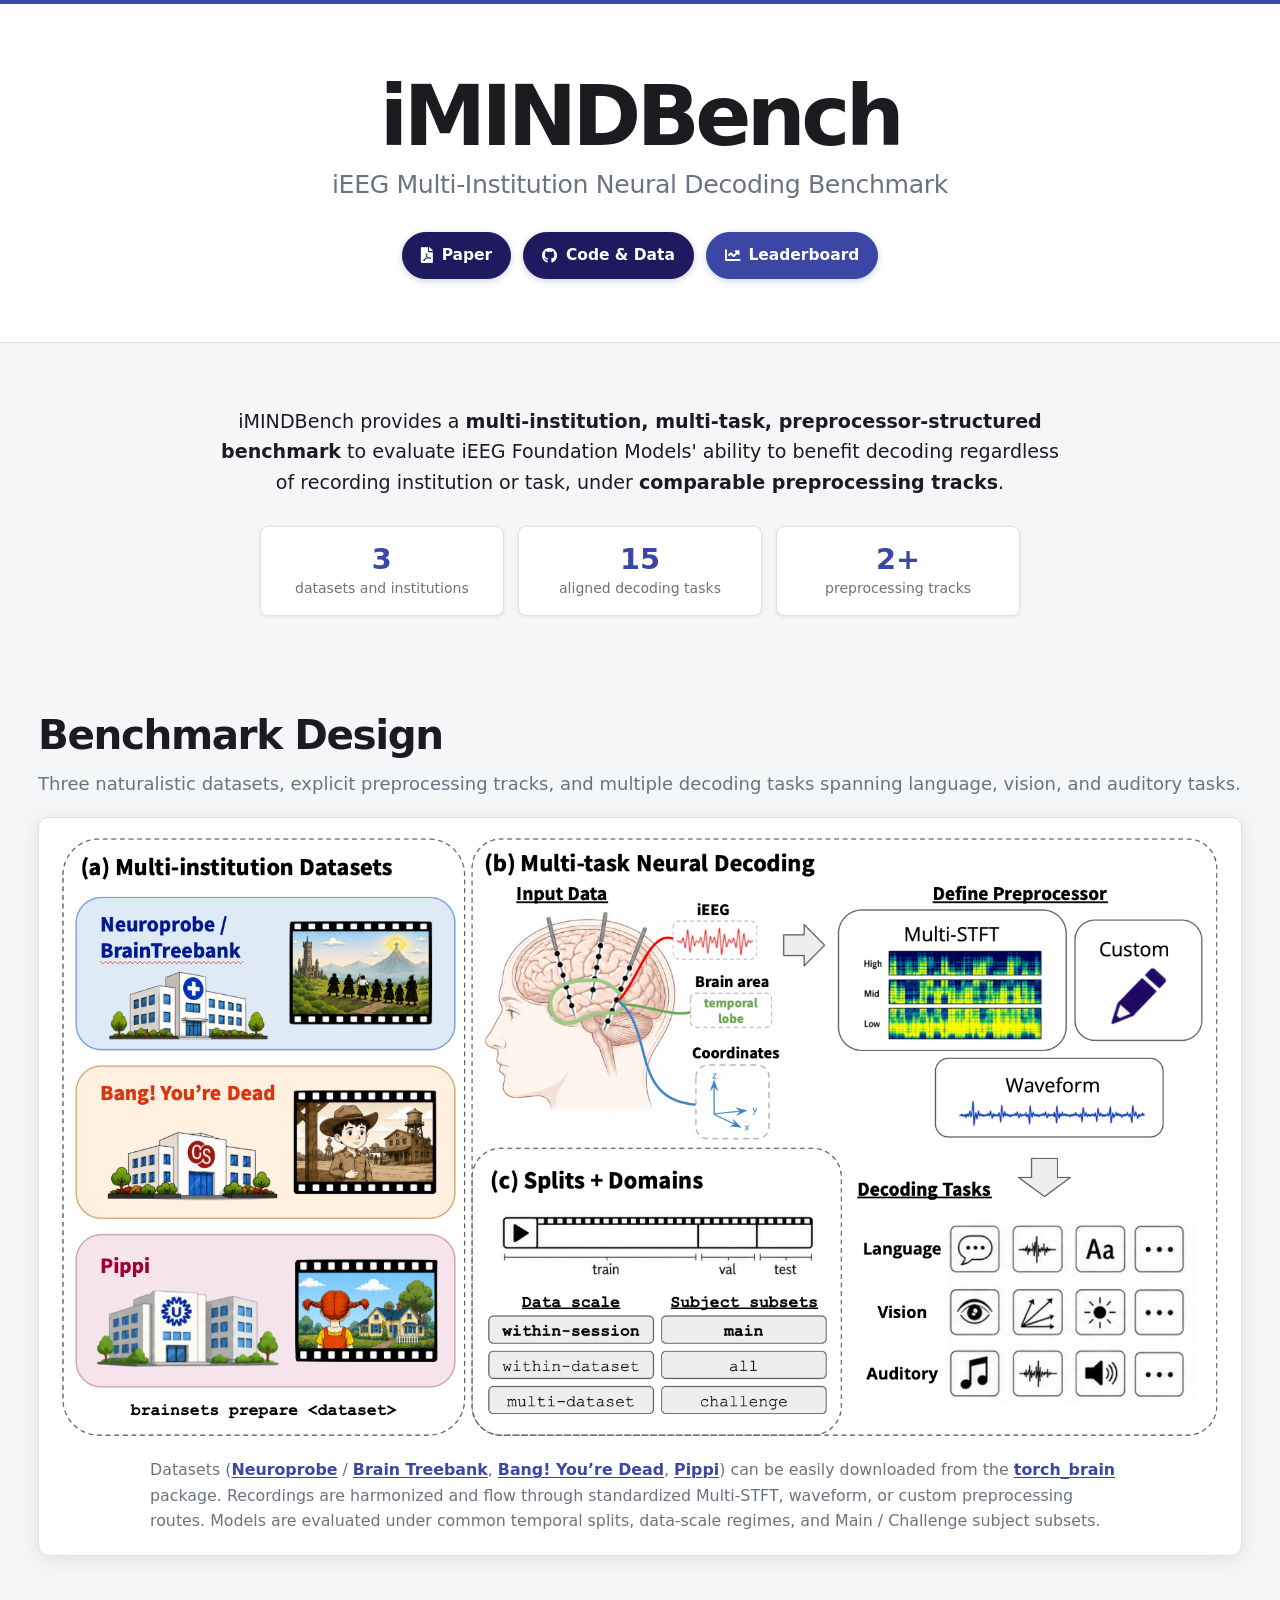
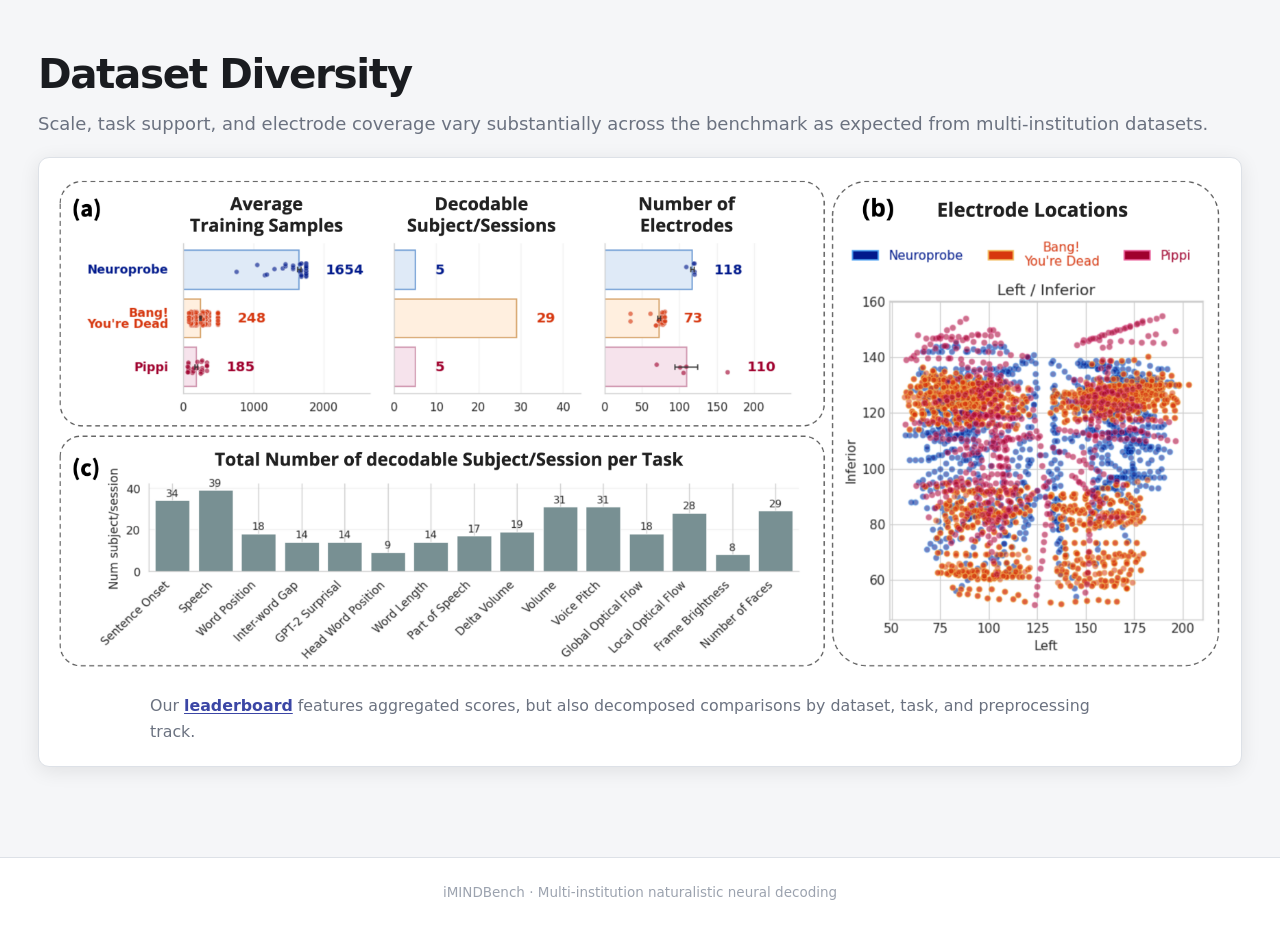
==== index.html @ 8179fd3a "First version" ====
<!DOCTYPE html>
<html lang="en">
<head>
  <meta charset="UTF-8" />
  <meta name="viewport" content="width=device-width, initial-scale=1.0" />
  <meta name="theme-color" content="#3b46a5" />
  <meta
    name="description"
    content="iMINDBench is a multi-institution benchmark for naturalistic cognitive iEEG decoding across datasets, tasks, and preprocessing tracks."
  />
  <title>iMINDBench — iEEG Multi-Institution Neural Decoding Benchmark</title>
  <link rel="stylesheet" href="style.css" />
  <link
    rel="stylesheet"
    href="https://cdnjs.cloudflare.com/ajax/libs/font-awesome/5.15.4/css/all.min.css"
  />
</head>
<body>
  <a class="skip-link" href="#main-content">Skip to main content</a>

  <header class="site-header">
    <div class="header-inner">
      <h1>iMINDBench</h1>
      <p class="site-subtitle">iEEG Multi-Institution Neural Decoding Benchmark</p>

      <nav class="resource-links" aria-label="Benchmark resources">
        <a
          class="resource-link"
          href="https://arxiv.org/"
          target="_blank"
          rel="noopener noreferrer"
          aria-label="Read the iMINDBench paper on arXiv"
        >
          <i class="fas fa-file-pdf" aria-hidden="true"></i>
          <span>Paper</span>
        </a>
        <a
          class="resource-link"
          href="https://github.com/imindbench/iMINDBench"
          target="_blank"
          rel="noopener noreferrer"
          aria-label="Open the iMINDBench code and data repository"
        >
          <i class="fab fa-github" aria-hidden="true"></i>
          <span>Code &amp; Data</span>
        </a>
        <a
          class="resource-link resource-link-primary"
          href="leaderboard/"
          aria-label="Open the iMINDBench leaderboard"
        >
          <i class="fas fa-chart-line" aria-hidden="true"></i>
          <span>Leaderboard</span>
        </a>
      </nav>
    </div>
  </header>

  <main id="main-content">
    <section class="intro-section content-section" aria-label="Benchmark summary">
      <p class="section-lead">
        iMINDBench provides a <strong>multi-institution, multi-task,
        preprocessor-structured benchmark</strong> to evaluate iEEG Foundation Models' ability to
        benefit decoding regardless of recording institution or task, under
        <strong>comparable preprocessing tracks</strong>.
      </p>

      <div class="stat-grid" aria-label="Benchmark summary">
        <div class="stat-card">
          <strong>3</strong>
          <span>datasets and institutions</span>
        </div>
        <div class="stat-card">
          <strong>15</strong>
          <span>aligned decoding tasks</span>
        </div>
        <div class="stat-card">
          <strong>2+</strong>
          <span>preprocessing tracks</span>
        </div>
      </div>
    </section>

    <section class="content-section figure-section" aria-labelledby="overview-title">
      <div class="section-heading">
        <h2 id="overview-title">Benchmark Design</h2>
        <p>
          Three naturalistic datasets, explicit preprocessing tracks, and
          multiple decoding tasks spanning language, vision, and auditory tasks.
        </p>
      </div>

      <figure class="figure-card">
        <img
          src="assets/images/benchmark_overview.png"
          alt="Overview of the three iMINDBench datasets, neural preprocessing routes, decoding tasks, temporal splits, scaling domains, and subject subsets."
          width="1782"
          height="922"
        />
        <figcaption>
          Datasets (<a href="https://arxiv.org/abs/2509.21671" target="_blank" rel="noopener noreferrer">Neuroprobe</a> / <a href="https://proceedings.neurips.cc/paper_files/paper/2024/hash/aefa2385b3f33abf1526ae4e2c208cd9-Abstract-Datasets_and_Benchmarks_Track.html" target="_blank" rel="noopener noreferrer">Brain Treebank</a>, <a href="https://doi.org/10.1038/s41597-024-03029-1" target="_blank" rel="noopener noreferrer">Bang! You&rsquo;re Dead</a>, <a href="https://doi.org/10.1038/s41597-022-01173-0" target="_blank" rel="noopener noreferrer">Pippi</a>) can be easily downloaded from the
          <a href="https://github.com/neuro-galaxy/torch_brain/" target="_blank" rel="noopener noreferrer">torch_brain</a>
          package. Recordings are harmonized and flow through standardized Multi-STFT, waveform, or custom preprocessing
          routes. Models are evaluated under common temporal splits, data-scale
          regimes, and Main / Challenge subject subsets.
        </figcaption>
      </figure>
    </section>

    <section class="content-section figure-section" aria-labelledby="datasets-title">
      <div class="section-heading">
        <h2 id="datasets-title">Dataset Diversity</h2>
        <p>
          Scale, task support, and electrode coverage vary substantially across the benchmark as expected from multi-institution datasets.
        </p>
      </div>

      <figure class="figure-card">
        <img
          src="assets/images/dataset_summary.png"
          alt="Summary of training samples, decodable subject-sessions, electrode counts, task coverage, and electrode locations across iMINDBench datasets."
          width="3402"
          height="1458"
          loading="lazy"
        />
        <figcaption>
          Our <a href="leaderboard/">leaderboard</a> features aggregated scores, but also decomposed comparisons by dataset, task, and
          preprocessing track.
        </figcaption>
      </figure>
    </section>
  </main>

  <footer class="site-footer">
    <p>iMINDBench &middot; Multi-institution naturalistic neural decoding</p>
  </footer>
</body>
</html>
---- style.css ----
:root {
  --accent: #3b46a5;
  --accent-light: #e8ebf9;
  --accent-dark: #1f1a60;
  --background: #f5f6f8;
  --surface: #ffffff;
  --border: #dde1e7;
  --text: #1a1c20;
  --text-muted: #6b7280;
  --text-faint: #9ca3af;
  --shadow-sm: 0 1px 4px rgba(0, 0, 0, 0.07);
  --shadow-md: 0 4px 20px rgba(0, 0, 0, 0.09);
  --radius: 8px;
  --radius-lg: 11px;
  --font: system-ui, -apple-system, BlinkMacSystemFont, "Segoe UI", Arial, sans-serif;
}

*,
*::before,
*::after {
  box-sizing: border-box;
}

html {
  color-scheme: light;
  font-size: 18px;
  scroll-behavior: smooth;
}

body {
  margin: 0;
  color: var(--text);
  background: var(--background);
  font-family: var(--font);
  line-height: 1.6;
  -webkit-font-smoothing: antialiased;
  text-rendering: optimizeLegibility;
}

a {
  color: inherit;
}

.skip-link {
  position: fixed;
  top: 0.75rem;
  left: 0.75rem;
  z-index: 10;
  padding: 0.55rem 0.85rem;
  border-radius: 5px;
  color: #fff;
  background: var(--accent-dark);
  transform: translateY(-150%);
}

.skip-link:focus {
  transform: translateY(0);
}

.site-header {
  border-top: 4px solid var(--accent);
  border-bottom: 1px solid var(--border);
  background: var(--surface);
}

.header-inner {
  width: min(100% - 2rem, 1120px);
  margin: 0 auto;
  padding: 4rem 1rem 3.5rem;
  text-align: center;
}

.eyebrow,
.section-kicker {
  margin: 0;
  color: var(--accent);
  font-size: 0.7rem;
  font-weight: 800;
  letter-spacing: 0.12em;
  text-transform: uppercase;
}

h1,
h2,
p {
  margin-top: 0;
}

h1 {
  margin-bottom: 0.35rem;
  font-size: clamp(2.9rem, 7vw, 4.6rem);
  font-weight: 850;
  letter-spacing: -0.055em;
  line-height: 1;
}

.site-subtitle {
  margin-bottom: 0;
  color: var(--text-muted);
  font-size: clamp(1.1rem, 2.6vw, 1.4rem);
  letter-spacing: -0.015em;
}

.resource-links {
  display: flex;
  flex-wrap: wrap;
  justify-content: center;
  gap: 0.65rem;
  margin-top: 1.5rem;
}

.resource-link {
  display: inline-flex;
  align-items: center;
  gap: 0.5rem;
  min-height: 2.55rem;
  padding: 0.55rem 1rem;
  border: 1px solid var(--accent-dark);
  border-radius: 999px;
  color: #fff;
  background: var(--accent-dark);
  box-shadow: 0 2px 7px rgba(31, 26, 96, 0.2);
  font-size: 0.86rem;
  font-weight: 700;
  text-decoration: none;
  transition: transform 0.15s ease, background 0.15s ease, box-shadow 0.15s ease;
}

.resource-link-primary {
  border-color: var(--accent);
  background: var(--accent);
  box-shadow: 0 2px 7px rgba(59, 70, 165, 0.25);
}

.resource-link:hover {
  background: #141044;
  box-shadow: 0 5px 14px rgba(31, 26, 96, 0.22);
  transform: translateY(-1px);
}

.resource-link-primary:hover {
  background: #2f388b;
}

.resource-link:focus-visible {
  outline: 3px solid #8d98ed;
  outline-offset: 3px;
}

main {
  width: min(100% - 2rem, 1240px);
  margin: 0 auto;
}

.content-section {
  padding: 3.5rem 1rem 1rem;
}

.intro-section {
  max-width: 1040px;
  margin: 0 auto;
  text-align: center;
}

h2 {
  margin-bottom: 0.6rem;
  font-size: clamp(1.65rem, 4vw, 2.25rem);
  letter-spacing: -0.035em;
  line-height: 1.2;
}

.section-lead {
  max-width: 860px;
  margin: 0 auto;
  color: var(--text);
  font-size: 1.06rem;
}

.section-lead strong {
  color: inherit;
  font-weight: 750;
}

.stat-grid {
  display: grid;
  grid-template-columns: repeat(3, minmax(0, 1fr));
  gap: 0.8rem;
  max-width: 760px;
  margin: 1.6rem auto 0;
}

.stat-card {
  display: flex;
  flex-direction: column;
  padding: 0.9rem 0.75rem;
  border: 1px solid var(--border);
  border-radius: var(--radius);
  background: var(--surface);
  box-shadow: var(--shadow-sm);
}

.stat-card strong {
  color: var(--accent);
  font-size: 1.6rem;
  line-height: 1.15;
}

.stat-card span {
  color: var(--text-muted);
  font-size: 0.78rem;
}

.figure-section {
  padding-top: 4rem;
}

.section-heading {
  margin-bottom: 1rem;
}

.section-heading h2 {
  margin-top: 0.25rem;
}

.section-heading > p:last-child {
  margin-bottom: 0;
  color: var(--text-muted);
}

.figure-card {
  margin: 0;
  padding: 1rem;
  border: 1px solid var(--border);
  border-radius: var(--radius-lg);
  background: var(--surface);
  box-shadow: var(--shadow-md);
}

.figure-card img {
  display: block;
  width: 100%;
  height: auto;
  border-radius: 5px;
}

.figure-card figcaption {
  max-width: 980px;
  margin: 1rem auto 0.2rem;
  color: var(--text-muted);
  font-size: 0.88rem;
}

.figure-card figcaption a {
  color: var(--accent);
  font-weight: 650;
  text-decoration-thickness: 1px;
  text-underline-offset: 0.15em;
}

.figure-card figcaption a:hover {
  color: var(--accent-dark);
}

.figure-card figcaption code {
  padding: 0.15em 0.4em;
  border: 1px solid var(--border);
  border-radius: 4px;
  color: var(--accent-dark);
  background: var(--accent-light);
  font-family: "SFMono-Regular", Consolas, "Liberation Mono", monospace;
  font-size: 0.9em;
}

.site-footer {
  margin-top: 4rem;
  padding: 1.35rem 1rem;
  border-top: 1px solid var(--border);
  color: var(--text-faint);
  background: var(--surface);
  font-size: 0.75rem;
  text-align: center;
}

.site-footer p {
  margin-bottom: 0;
}

@media (max-width: 700px) {
  html {
    font-size: 16px;
  }

  .header-inner {
    padding-top: 3rem;
    padding-bottom: 2.75rem;
  }

  .content-section {
    padding-right: 0;
    padding-left: 0;
  }

  .stat-grid {
    grid-template-columns: 1fr;
  }

  .stat-card {
    flex-direction: row;
    align-items: baseline;
    justify-content: center;
    gap: 0.55rem;
  }

  .figure-card {
    padding: 0.55rem;
  }

  .figure-card figcaption {
    padding: 0 0.35rem;
  }
}

@media (max-width: 430px) {
  .resource-links {
    align-items: stretch;
    flex-direction: column;
  }

  .resource-link {
    justify-content: center;
    width: 100%;
  }
}

@media (prefers-reduced-motion: reduce) {
  html {
    scroll-behavior: auto;
  }

  .resource-link {
    transition: none;
  }
}
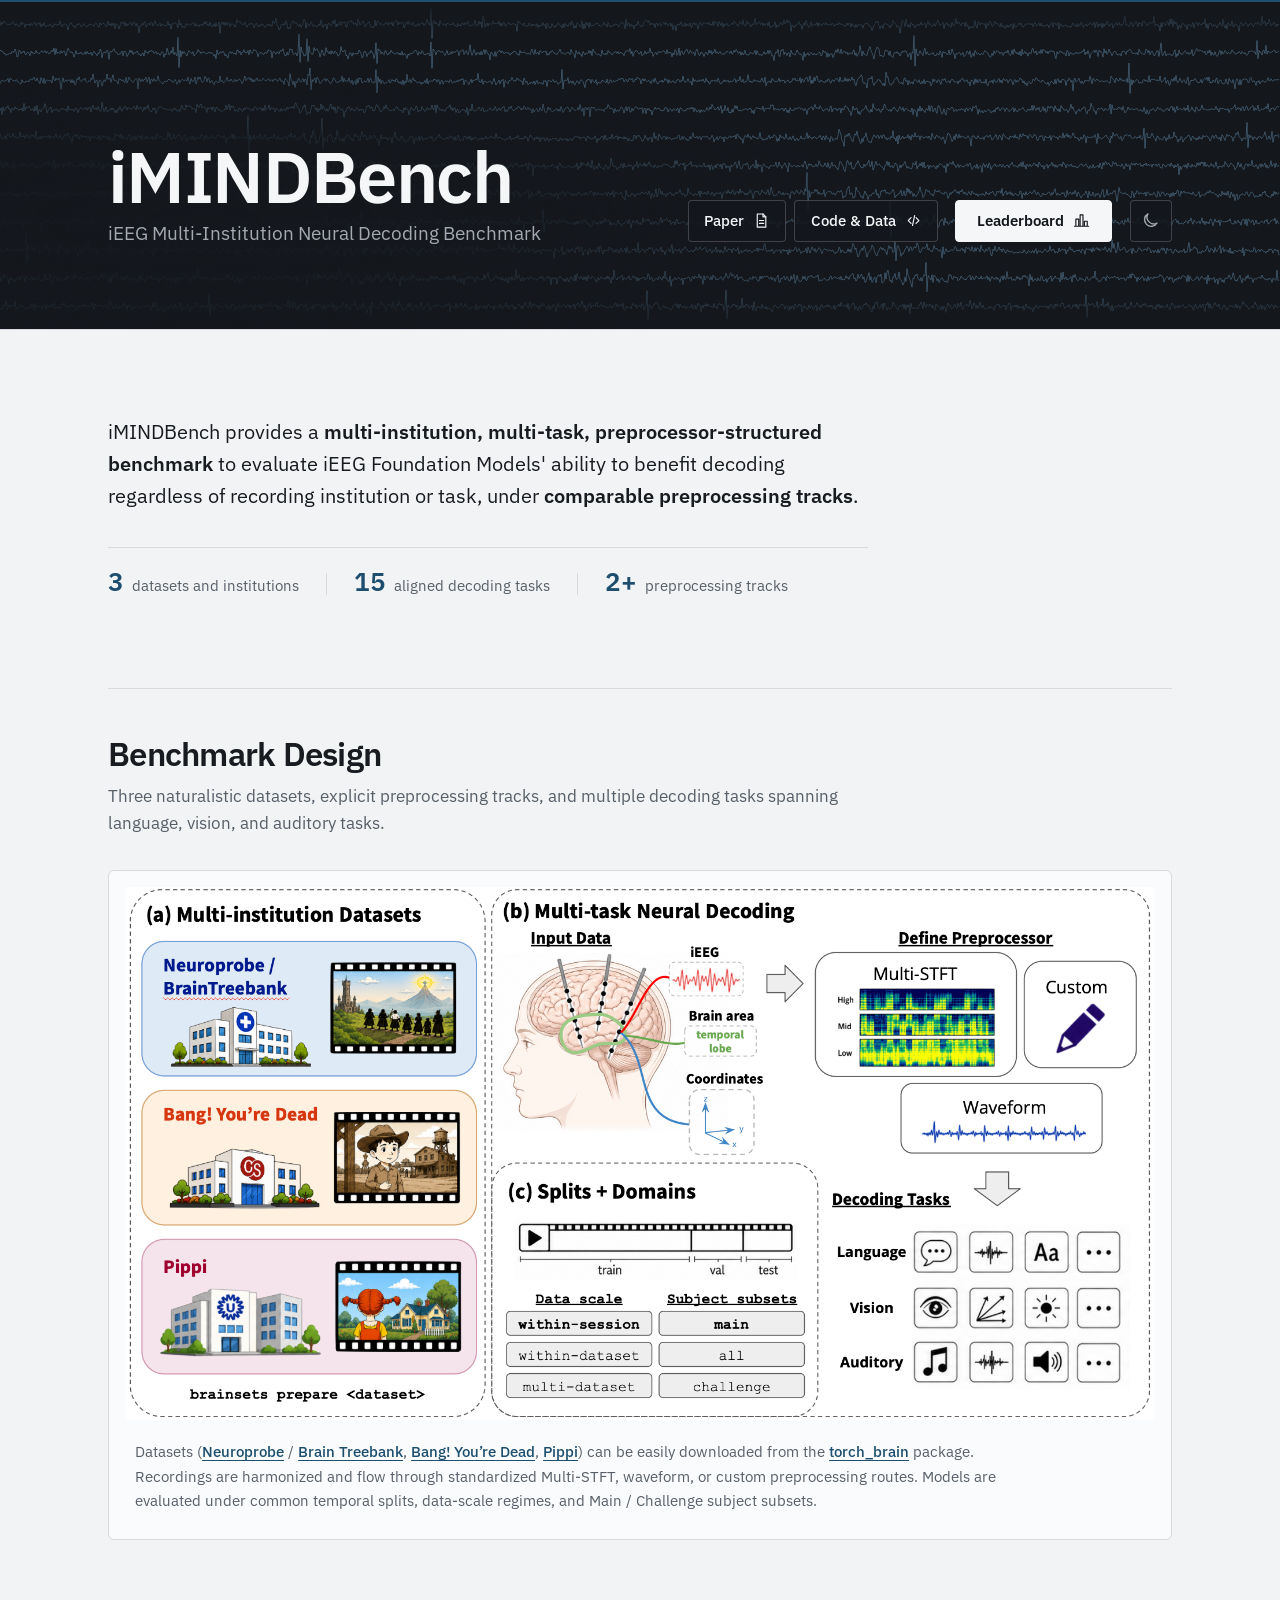
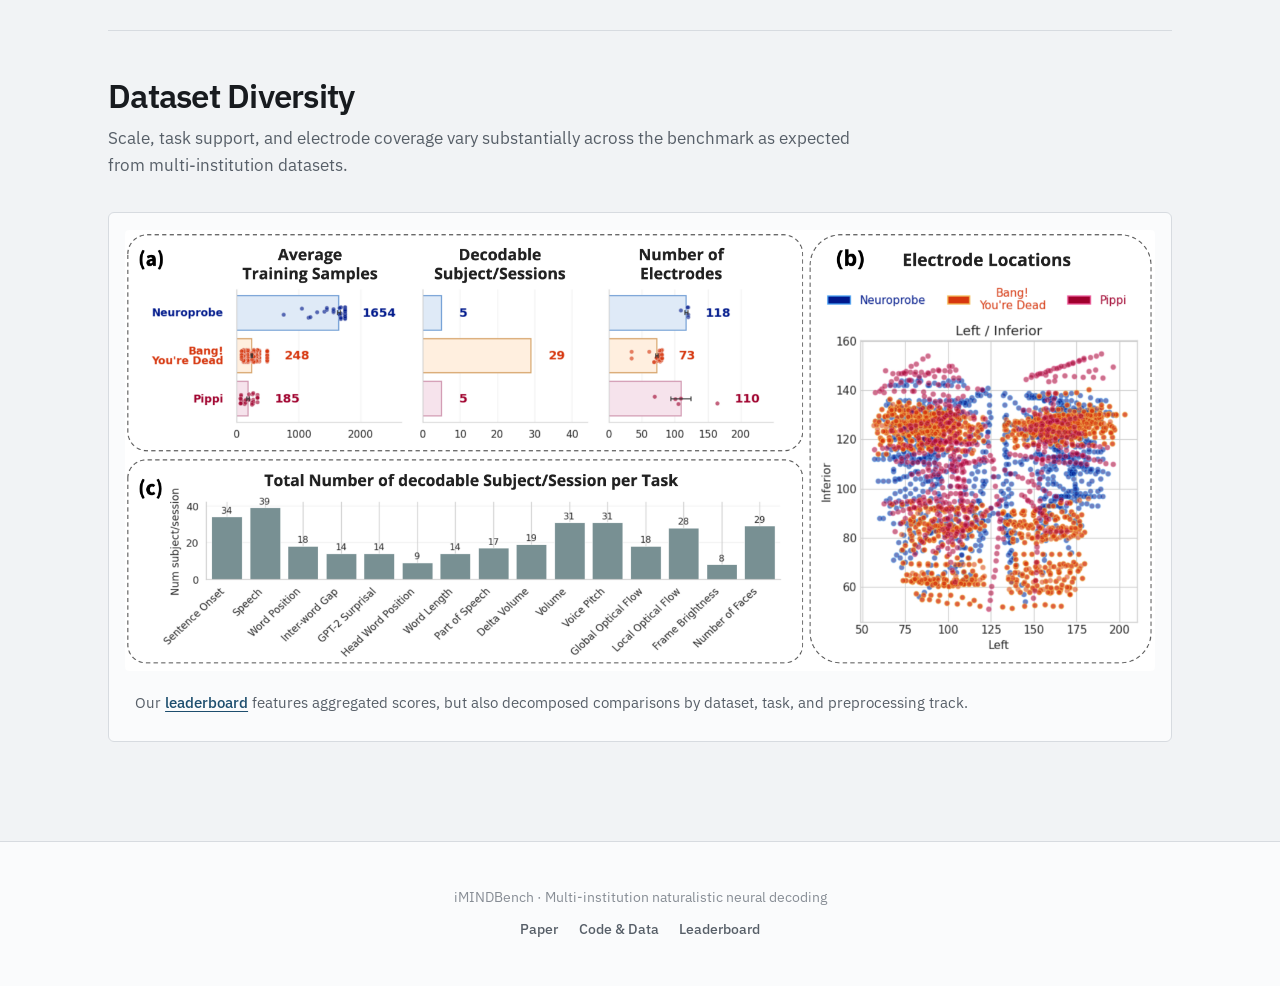
==== commit 289fbcc0: "Change site design Co-authored-by: Cursor <cursoragent@cursor.com>" ====
--- a/index.html
+++ b/index.html
@@ -3,56 +3,81 @@
 <head>
   <meta charset="UTF-8" />
   <meta name="viewport" content="width=device-width, initial-scale=1.0" />
-  <meta name="theme-color" content="#3b46a5" />
+  <meta name="theme-color" content="#f1f3f5" />
   <meta
     name="description"
     content="iMINDBench is a multi-institution benchmark for naturalistic cognitive iEEG decoding across datasets, tasks, and preprocessing tracks."
   />
   <title>iMINDBench — iEEG Multi-Institution Neural Decoding Benchmark</title>
-  <link rel="stylesheet" href="style.css" />
+  <link rel="preconnect" href="https://fonts.googleapis.com" />
+  <link rel="preconnect" href="https://fonts.gstatic.com" crossorigin />
   <link
     rel="stylesheet"
-    href="https://cdnjs.cloudflare.com/ajax/libs/font-awesome/5.15.4/css/all.min.css"
+    href="https://fonts.googleapis.com/css2?family=IBM+Plex+Mono:wght@400;500&family=IBM+Plex+Sans:wght@400;500;600;700&display=swap"
   />
+  <link rel="stylesheet" href="assets/home.css" />
+  <link rel="stylesheet" href="assets/theme.css" />
+  <script src="assets/theme.js"></script>
 </head>
 <body>
   <a class="skip-link" href="#main-content">Skip to main content</a>
 
   <header class="site-header">
     <div class="header-inner">
-      <h1>iMINDBench</h1>
-      <p class="site-subtitle">iEEG Multi-Institution Neural Decoding Benchmark</p>
+      <div class="header-copy">
+        <h1>iMINDBench</h1>
+        <p class="site-subtitle">iEEG Multi-Institution Neural Decoding Benchmark</p>
+      </div>
 
-      <nav class="resource-links" aria-label="Benchmark resources">
-        <a
-          class="resource-link"
-          href="https://arxiv.org/"
-          target="_blank"
-          rel="noopener noreferrer"
-          aria-label="Read the iMINDBench paper on arXiv"
-        >
-          <i class="fas fa-file-pdf" aria-hidden="true"></i>
-          <span>Paper</span>
-        </a>
-        <a
-          class="resource-link"
-          href="https://github.com/imindbench/iMINDBench"
-          target="_blank"
-          rel="noopener noreferrer"
-          aria-label="Open the iMINDBench code and data repository"
-        >
-          <i class="fab fa-github" aria-hidden="true"></i>
-          <span>Code &amp; Data</span>
-        </a>
-        <a
-          class="resource-link resource-link-primary"
-          href="leaderboard/"
-          aria-label="Open the iMINDBench leaderboard"
-        >
-          <i class="fas fa-chart-line" aria-hidden="true"></i>
-          <span>Leaderboard</span>
-        </a>
-      </nav>
+      <div class="header-actions">
+        <nav class="resource-links" aria-label="Benchmark resources">
+          <a
+            class="resource-link"
+            href="https://arxiv.org/"
+            target="_blank"
+            rel="noopener noreferrer"
+            aria-label="Read the iMINDBench paper on arXiv"
+          >Paper
+            <svg aria-hidden="true" viewBox="0 0 24 24">
+              <path d="M6 2.75h8l4 4V21.25H6z" />
+              <path d="M14 2.75v4h4M9 12h6M9 16h6" />
+            </svg>
+          </a>
+          <a
+            class="resource-link"
+            href="https://github.com/imindbench/iMINDBench"
+            target="_blank"
+            rel="noopener noreferrer"
+            aria-label="Open the iMINDBench code and data repository"
+          >Code &amp; Data
+            <svg aria-hidden="true" viewBox="0 0 24 24">
+              <path d="m8.5 8-4 4 4 4M15.5 8l4 4-4 4M13.5 5l-3 14" />
+            </svg>
+          </a>
+          <a
+            class="resource-link resource-link--primary"
+            href="leaderboard/"
+            aria-label="Open the iMINDBench leaderboard"
+          >Leaderboard
+            <svg aria-hidden="true" viewBox="0 0 24 24">
+              <path d="M4 20V10h4v10M10 20V4h4v16M16 20v-7h4v7M2 20h20" />
+            </svg>
+          </a>
+        </nav>
+        <button class="theme-toggle" type="button" aria-label="Use dark mode" title="Use dark mode">
+          <svg class="theme-icon-moon" aria-hidden="true" viewBox="0 0 24 24">
+            <path d="M20.4 15.2A8.5 8.5 0 0 1 8.8 3.6 8.5 8.5 0 1 0 20.4 15.2Z" />
+          </svg>
+          <svg class="theme-icon-sun" aria-hidden="true" viewBox="0 0 24 24">
+            <circle cx="12" cy="12" r="3.5" />
+            <path d="M12 2v2M12 20v2M4.9 4.9l1.4 1.4M17.7 17.7l1.4 1.4M2 12h2M20 12h2M4.9 19.1l1.4-1.4M17.7 6.3l1.4-1.4" />
+          </svg>
+        </button>
+      </div>
+    </div>
+
+    <div class="hero-visual" aria-hidden="true">
+      <canvas class="hero-activity"></canvas>
     </div>
   </header>
 
@@ -65,20 +90,11 @@
         <strong>comparable preprocessing tracks</strong>.
       </p>
 
-      <div class="stat-grid" aria-label="Benchmark summary">
-        <div class="stat-card">
-          <strong>3</strong>
-          <span>datasets and institutions</span>
-        </div>
-        <div class="stat-card">
-          <strong>15</strong>
-          <span>aligned decoding tasks</span>
-        </div>
-        <div class="stat-card">
-          <strong>2+</strong>
-          <span>preprocessing tracks</span>
-        </div>
-      </div>
+      <p class="benchmark-facts" aria-label="Benchmark summary statistics">
+        <span><strong>3</strong> datasets and institutions</span>
+        <span><strong>15</strong> aligned decoding tasks</span>
+        <span><strong>2+</strong> preprocessing tracks</span>
+      </p>
     </section>
 
     <section class="content-section figure-section" aria-labelledby="overview-title">
@@ -133,6 +149,12 @@
 
   <footer class="site-footer">
     <p>iMINDBench &middot; Multi-institution naturalistic neural decoding</p>
+    <nav class="footer-links" aria-label="Footer">
+      <a href="https://arxiv.org/" target="_blank" rel="noopener noreferrer">Paper</a>
+      <a href="https://github.com/imindbench/iMINDBench" target="_blank" rel="noopener noreferrer">Code &amp; Data</a>
+      <a href="leaderboard/">Leaderboard</a>
+    </nav>
   </footer>
+  <script src="assets/hero-activity.js" defer></script>
 </body>
 </html>
--- a/assets/home.css
+++ b/assets/home.css
@@ -0,0 +1,402 @@
+/* ============================================================
+   iMINDBench — homepage
+   Palette, type and shared controls live in assets/theme.css.
+   ============================================================ */
+
+*,
+*::before,
+*::after {
+  box-sizing: border-box;
+}
+
+html {
+  font-size: 18px;
+  scroll-behavior: smooth;
+}
+
+.skip-link {
+  position: fixed;
+  top: 0.75rem;
+  left: 0.75rem;
+  z-index: 10;
+  padding: 0.55rem 0.85rem;
+  border-radius: var(--radius);
+  color: var(--surface);
+  background: var(--text);
+  text-decoration: none;
+  transform: translateY(-150%);
+}
+
+.skip-link:focus {
+  color: var(--surface);
+  transform: translateY(0);
+}
+
+/* ============================================================
+   MASTHEAD
+   The activity canvas fills the whole band as texture, so the band owns
+   its own ink-on-dark colors independently of the active theme.
+   ============================================================ */
+
+.site-header {
+  position: relative;
+  overflow: hidden;
+  border-top: 2px solid var(--accent);
+  border-bottom: 1px solid var(--border);
+  background: var(--masthead);
+}
+
+.header-inner {
+  position: relative;
+  z-index: 1;
+  display: flex;
+  align-items: flex-end;
+  justify-content: space-between;
+  gap: 2rem;
+  width: min(100% - 12rem, 1080px);
+  margin: 0 auto;
+  padding: 7.75rem 0 4.5rem;
+}
+
+h1,
+h2,
+p {
+  margin-top: 0;
+}
+
+h1 {
+  margin-bottom: 0.4rem;
+  color: var(--masthead-text);
+  font-size: clamp(2.6rem, 6vw, 4rem);
+  font-weight: 700;
+  letter-spacing: -0.042em;
+  line-height: 0.95;
+}
+
+.site-subtitle {
+  margin-bottom: 0;
+  color: var(--masthead-muted);
+  font-size: clamp(0.95rem, 2vw, 1.08rem);
+  letter-spacing: 0;
+}
+
+.header-actions {
+  display: flex;
+  align-items: center;
+  gap: 1rem;
+  padding-bottom: 0.35rem;
+}
+
+.resource-links {
+  display: flex;
+  flex-wrap: wrap;
+  justify-content: flex-end;
+  gap: 0.45rem;
+}
+
+.resource-link {
+  display: inline-flex;
+  align-items: center;
+  justify-content: center;
+  gap: 0.5rem;
+  min-height: 2.35rem;
+  padding: 0.45rem 0.85rem;
+  border: 1px solid var(--masthead-border);
+  border-radius: var(--radius);
+  color: var(--masthead-text);
+  background: var(--masthead-scrim);
+  font-size: 0.82rem;
+  font-weight: 500;
+  text-decoration: none;
+  transition: border-color 0.15s ease, background 0.15s ease, color 0.15s ease;
+}
+
+.resource-link svg {
+  width: 0.95rem;
+  height: 0.95rem;
+  fill: none;
+  stroke: currentColor;
+  stroke-linecap: round;
+  stroke-linejoin: round;
+  stroke-width: 1.6;
+}
+
+.resource-link:hover {
+  border-color: var(--masthead-text);
+  color: var(--masthead-text);
+  background: var(--masthead-hover);
+}
+
+/* The primary action is set apart by hue and weight rather than position, so
+   adding another resource link cannot silently steal the emphasis. */
+.resource-link--primary {
+  margin-left: 0.5rem;
+  padding: 0.45rem 1.15rem;
+  border-color: var(--masthead-text);
+  color: var(--masthead);
+  background: var(--masthead-text);
+  font-weight: 600;
+}
+
+.resource-link--primary:hover {
+  border-color: var(--masthead-text);
+  color: var(--masthead);
+  background: #ffffff;
+}
+
+.resource-link:focus-visible {
+  outline-color: var(--masthead-text);
+}
+
+.hero-visual {
+  position: absolute;
+  inset: 0;
+  z-index: 0;
+  overflow: hidden;
+  pointer-events: none;
+}
+
+/* Keeps the trace from competing with the wordmark: it stays legible along
+   the outer band and fades out under the copy. */
+.hero-visual::after {
+  content: "";
+  position: absolute;
+  inset: 0;
+  background:
+    radial-gradient(
+      82% 72% at 16% 66%,
+      var(--masthead) 0%,
+      var(--masthead-scrim) 30%,
+      transparent 64%
+    ),
+    linear-gradient(
+      180deg,
+      var(--masthead) 0%,
+      transparent 13%,
+      transparent 86%,
+      var(--masthead) 100%
+    );
+}
+
+.hero-activity {
+  display: block;
+  width: 100%;
+  height: 100%;
+  opacity: 0.85;
+}
+
+/* ============================================================
+   LAYOUT & SECTIONS
+   ============================================================ */
+
+main {
+  width: min(100% - 12rem, 1080px);
+  margin: 0 auto;
+}
+
+.content-section {
+  padding: 4.75rem 0 0;
+}
+
+.intro-section {
+  max-width: 760px;
+}
+
+h2 {
+  margin-bottom: 0.5rem;
+  font-size: clamp(1.5rem, 3.6vw, 1.85rem);
+  letter-spacing: -0.028em;
+  line-height: 1.2;
+}
+
+.section-lead {
+  margin-bottom: 0;
+  color: var(--text);
+  font-size: 1.12rem;
+  line-height: 1.6;
+}
+
+.section-lead strong {
+  font-weight: 600;
+}
+
+.benchmark-facts {
+  display: flex;
+  flex-wrap: wrap;
+  align-items: baseline;
+  gap: 0.4rem 0;
+  margin: 1.9rem 0 0;
+  padding-top: 1.15rem;
+  border-top: 1px solid var(--border);
+  color: var(--text-muted);
+  font-size: 0.82rem;
+}
+
+.benchmark-facts span {
+  display: inline-flex;
+  align-items: baseline;
+}
+
+.benchmark-facts span:not(:last-child)::after {
+  content: "";
+  width: 1px;
+  height: 1.5em;
+  margin: 0 1.5rem;
+  background: var(--border);
+  transform: translateY(0.3em);
+}
+
+.benchmark-facts strong {
+  margin-right: 0.5rem;
+  color: var(--accent);
+  font-size: 1.45rem;
+  font-weight: 600;
+  font-variant-numeric: tabular-nums;
+  letter-spacing: -0.02em;
+  line-height: 1;
+}
+
+.figure-section {
+  margin-top: 5rem;
+  padding-top: 2.5rem;
+  border-top: 1px solid var(--border);
+}
+
+.section-heading {
+  max-width: 780px;
+  margin-bottom: 1.85rem;
+}
+
+.section-heading > p:last-child {
+  margin-bottom: 0;
+  color: var(--text-muted);
+  font-size: 0.94rem;
+}
+
+/* ============================================================
+   FIGURES
+   ============================================================ */
+
+.figure-card {
+  margin: 0;
+  padding: 0.9rem;
+  border: 1px solid var(--border);
+  border-radius: var(--radius-lg);
+  background: var(--surface);
+}
+
+/* The figure PNGs have white baked in, so they keep a light plate in both
+   themes rather than sitting straight on the dark card. */
+.figure-card img {
+  display: block;
+  width: 100%;
+  height: auto;
+  border-radius: var(--radius);
+  background: var(--plate);
+}
+
+.figure-card figcaption {
+  max-width: 900px;
+  margin: 1.1rem 0 0.5rem;
+  padding: 0 0.55rem;
+  color: var(--text-muted);
+  font-size: 0.83rem;
+  line-height: 1.65;
+}
+
+.figure-card figcaption a {
+  color: var(--accent);
+  font-weight: 500;
+}
+
+.figure-card figcaption a:hover {
+  color: var(--accent-dark);
+}
+
+/* ============================================================
+   RESPONSIVE
+   ============================================================ */
+
+@media (max-width: 1024px) {
+  .header-inner,
+  main {
+    width: min(100% - 6rem, 1080px);
+  }
+}
+
+@media (max-width: 820px) {
+  html {
+    font-size: 16px;
+  }
+
+  .header-inner {
+    align-items: flex-start;
+    flex-direction: column;
+    gap: 1.5rem;
+    padding-top: 4.25rem;
+    padding-bottom: 2.75rem;
+  }
+
+  /* Too little room for an off-centre scrim, so hold the trace to the edges. */
+  .hero-visual::after {
+    background: linear-gradient(
+      180deg,
+      var(--masthead) 0%,
+      var(--masthead-scrim) 20%,
+      var(--masthead-scrim) 80%,
+      var(--masthead) 100%
+    );
+  }
+
+  .header-actions {
+    justify-content: space-between;
+    width: 100%;
+  }
+
+  .resource-links {
+    justify-content: flex-start;
+  }
+
+}
+
+@media (max-width: 560px) {
+  .header-inner,
+  main {
+    width: min(100% - 2.5rem, 1080px);
+  }
+
+  .header-actions {
+    align-items: center;
+    flex-wrap: wrap;
+    gap: 0.65rem;
+  }
+
+  .section-lead {
+    font-size: 1.1rem;
+  }
+
+  .benchmark-facts {
+    align-items: flex-start;
+    flex-direction: column;
+    gap: 0.5rem;
+  }
+
+  .benchmark-facts span:not(:last-child)::after {
+    display: none;
+  }
+
+  .figure-card {
+    padding: 0.35rem;
+  }
+
+}
+
+@media (prefers-reduced-motion: reduce) {
+  html {
+    scroll-behavior: auto;
+  }
+
+  .resource-link {
+    transition: none;
+  }
+}
--- a/assets/theme.css
+++ b/assets/theme.css
@@ -0,0 +1,325 @@
+/* ============================================================
+   iMINDBench — design system
+   Tokens, base typography, and shared controls for both pages.
+   This sheet loads after each page stylesheet, so the tokens and
+   base rules here are the authoritative ones.
+   ============================================================ */
+
+:root {
+  color-scheme: light;
+
+  /* --- Type --- */
+  --font-sans: "IBM Plex Sans", system-ui, -apple-system, "Segoe UI", Arial, sans-serif;
+  --font-mono: "IBM Plex Mono", ui-monospace, SFMono-Regular, Consolas, monospace;
+  --tracking-label: 0.09em;
+
+  /* --- Geometry --- */
+  --radius: 4px;
+  --radius-lg: 6px;
+
+  /* --- Ink & paper: neutrals carry a slight blue cast so they sit in the same
+     family as the accent rather than reading as a warm grey beside it. --- */
+  --background: #f1f3f5;
+  --surface: #fafbfc;
+  --text: #181b1f;
+  --text-muted: #575f68;
+  --text-faint: #878d95;
+  --border: #d7dbe0;
+  --border-light: #e5e9ee;
+
+  /* Masthead band: an ink field in both themes, so its foreground colors are
+     fixed here rather than following --text / --surface. */
+  --masthead: #14171c;
+  --masthead-text: #f5f6f8;
+  --masthead-muted: #a4a9b1;
+  --masthead-border: rgba(245, 246, 248, 0.2);
+  --masthead-hover: rgba(245, 246, 248, 0.09);
+  --masthead-scrim: rgba(20, 23, 28, 0.86);
+  --hero-signal-rgb: 124, 176, 214;
+
+  /* Always-light surface for artwork with a baked-in white background
+     (figures). Dimmed rather than pure white in dark mode. */
+  --plate: #ffffff;
+
+  /* --- Accent: steel blue --- */
+  --accent: #1d4e6e;
+  --accent-dark: #143a53;
+  --accent-light: #e2eaf1;
+  --accent-contrast: #fafbfc;
+
+  /* --- Data surfaces --- */
+  --row-alt: #f6f8fa;
+  --row-hover: #e4edf5;
+  --best: #d8e5f0;
+  --best-text: #1e3d56;
+  /* Kept green: these read as status rather than as part of the accent
+     family, so they stay distinguishable from the blue data surfaces. */
+  --positive: #2f6b3d;
+  --warn: #9c4a2f;
+  /* Leaderboard heat ramp. app.js emits a 0-1 position and the alpha range is
+     set here, because opacity works in opposite directions per theme: over a
+     light row it darkens the cell, over a dark row it lightens it. A shared
+     range would therefore have to trade one theme off against the other. */
+  --heat-rgb: 66, 139, 208;
+  --heat-alpha-min: 0.03;
+  --heat-alpha-span: 0.47;
+
+  /* Chart ink. The per-task and per-subject SVGs are built in app.js, which
+     tags their elements with classes so the charts re-theme through CSS alone
+     and never have to be redrawn on a theme toggle. */
+  --chart-grid: #e9ecef;
+  --chart-axis: #c8ccd2;
+  --chart-chance: #b6bbc2;
+  --chart-roofline: #676e77;
+  --chart-tick: #575f68;
+  --chart-tick-muted: #878d95;
+  --chart-label: #424952;
+  --chart-se: #424952;
+  --chart-avg-bg: #eef2f7;
+  --chart-avg-grid: #dee4ea;
+  --chart-divider: #d0d5dd;
+
+  /* Rank badges: metal tints, kept desaturated so they read as data,
+     not as decoration. */
+  --rank-1-bg: #e9d9a6;
+  --rank-1-text: #5a4310;
+  --rank-1-rule: #c9a94f;
+  --rank-2-bg: #dcdee2;
+  --rank-2-text: #424952;
+  --rank-3-bg: #e6cdb6;
+  --rank-3-text: #6d3f1d;
+  --rank-3-rule: #b7794a;
+
+  /* Track badges */
+  --track-stft-bg: #dde6ea;
+  --track-stft-text: #1f4a5c;
+  --track-wav-bg: #ece2cf;
+  --track-wav-text: #6a4a12;
+  --track-other-bg: #e4dee9;
+  --track-other-text: #4e3a63;
+
+  /* --- Elevation: hairlines do most of the work here --- */
+  --shadow-md: 0 4px 14px rgba(20, 26, 36, 0.07);
+}
+
+:root[data-theme="dark"] {
+  color-scheme: dark;
+
+  --background: #16191d;
+  --surface: #1e2228;
+  --text: #e9ecf0;
+  --text-muted: #a6acb4;
+  --text-faint: #7f858d;
+  --border: #333941;
+  --border-light: #272c33;
+
+  /* Sunk below the page so the band still separates from a dark body. */
+  --masthead: #0d1014;
+  --masthead-scrim: rgba(13, 16, 20, 0.86);
+
+  --plate: #e8eaee;
+
+  --accent: #7fb3d6;
+  --accent-dark: #a3cbe6;
+  --accent-light: #1c2f3d;
+  --accent-contrast: #101e29;
+
+  --row-alt: #1a1e23;
+  --row-hover: #1f2d3a;
+  --best: #23384c;
+  --best-text: #c2d8ea;
+  --positive: #7cb98c;
+  --warn: #dd917a;
+  /* More saturated and darker than the light-mode ramp: here opacity lightens
+     the cell, so the top of the scale has to stay dark enough for light text. */
+  --heat-rgb: 35, 136, 219;
+  --heat-alpha-min: 0.07;
+  --heat-alpha-span: 0.55;
+
+  --chart-grid: #2a2e34;
+  --chart-axis: #474d55;
+  --chart-chance: #5b616a;
+  --chart-roofline: #98a0a9;
+  --chart-tick: #a6acb4;
+  --chart-tick-muted: #878d95;
+  --chart-label: #ced3d9;
+  --chart-se: #c9ced5;
+  --chart-avg-bg: #212730;
+  --chart-avg-grid: #2f3640;
+  --chart-divider: #404751;
+
+  --rank-1-bg: #4a3d19;
+  --rank-1-text: #edd9a2;
+  --rank-1-rule: #b08f3d;
+  --rank-2-bg: #32353b;
+  --rank-2-text: #d3d6dc;
+  --rank-3-bg: #46301f;
+  --rank-3-text: #e8c1a1;
+  --rank-3-rule: #9c6a41;
+
+  --track-stft-bg: #1f3138;
+  --track-stft-text: #a5c8d6;
+  --track-wav-bg: #37301f;
+  --track-wav-text: #dcc38b;
+  --track-other-bg: #302939;
+  --track-other-text: #c3b0d8;
+
+  --shadow-md: 0 4px 14px rgba(0, 0, 0, 0.34);
+}
+
+/* ============================================================
+   BASE
+   ============================================================ */
+
+body {
+  margin: 0;
+  color: var(--text);
+  background: var(--background);
+  font-family: var(--font-sans);
+  font-weight: 400;
+  line-height: 1.6;
+  -webkit-font-smoothing: antialiased;
+  -moz-osx-font-smoothing: grayscale;
+  text-rendering: optimizeLegibility;
+}
+
+h1,
+h2,
+h3 {
+  font-family: var(--font-sans);
+  font-weight: 600;
+  letter-spacing: -0.022em;
+}
+
+a {
+  color: var(--accent);
+  text-decoration-thickness: 1px;
+  text-underline-offset: 0.18em;
+}
+
+a:hover {
+  color: var(--accent-dark);
+}
+
+strong {
+  font-weight: 600;
+}
+
+:focus-visible {
+  outline: 2px solid var(--accent);
+  outline-offset: 3px;
+}
+
+::selection {
+  background: var(--accent-light);
+  color: var(--text);
+}
+
+/* ============================================================
+   THEME TOGGLE
+   ============================================================ */
+
+.theme-toggle {
+  display: inline-flex;
+  align-items: center;
+  justify-content: center;
+  width: 2.35rem;
+  height: 2.35rem;
+  flex: 0 0 2.35rem;
+  padding: 0;
+  border: 1px solid var(--border);
+  border-radius: var(--radius);
+  color: var(--text-muted);
+  background: var(--surface);
+  font: inherit;
+  cursor: pointer;
+  transition: border-color 0.15s ease, color 0.15s ease, background 0.15s ease;
+}
+
+.theme-toggle:hover {
+  border-color: var(--accent);
+  color: var(--accent);
+  background: var(--accent-light);
+}
+
+.theme-toggle svg {
+  width: 1.05rem;
+  height: 1.05rem;
+  fill: none;
+  stroke: currentColor;
+  stroke-linecap: round;
+  stroke-linejoin: round;
+  stroke-width: 1.7;
+}
+
+/* Inside the masthead the toggle sits on ink in both themes. */
+.site-header .theme-toggle {
+  border-color: var(--masthead-border);
+  color: var(--masthead-muted);
+  background: var(--masthead-scrim);
+}
+
+.site-header .theme-toggle:hover {
+  border-color: var(--masthead-text);
+  color: var(--masthead-text);
+  background: var(--masthead-hover);
+}
+
+.site-header .theme-toggle:focus-visible {
+  outline-color: var(--masthead-text);
+}
+
+.theme-icon-sun {
+  display: none;
+}
+
+:root[data-theme="dark"] .theme-icon-sun {
+  display: block;
+}
+
+:root[data-theme="dark"] .theme-icon-moon {
+  display: none;
+}
+
+@media (prefers-reduced-motion: reduce) {
+  .theme-toggle {
+    transition: none;
+  }
+}
+
+/* ============================================================
+   FOOTER
+   ============================================================ */
+
+/* Shared by both pages, so it lives here rather than being duplicated in
+   assets/home.css and leaderboard/style.css, which are loaded one per page. */
+.site-footer {
+  margin-top: 5.5rem;
+  padding: 2.5rem 1.5rem;
+  border-top: 1px solid var(--border);
+  color: var(--text-faint);
+  background: var(--surface);
+  font-size: 0.76rem;
+  text-align: center;
+}
+
+.site-footer p {
+  margin-bottom: 0.6rem;
+}
+
+.footer-links {
+  display: flex;
+  flex-wrap: wrap;
+  justify-content: center;
+  gap: 0.85rem 1.15rem;
+}
+
+.footer-links a {
+  color: var(--text-muted);
+  font-weight: 500;
+  text-decoration: none;
+}
+
+.footer-links a:hover {
+  color: var(--accent);
+}
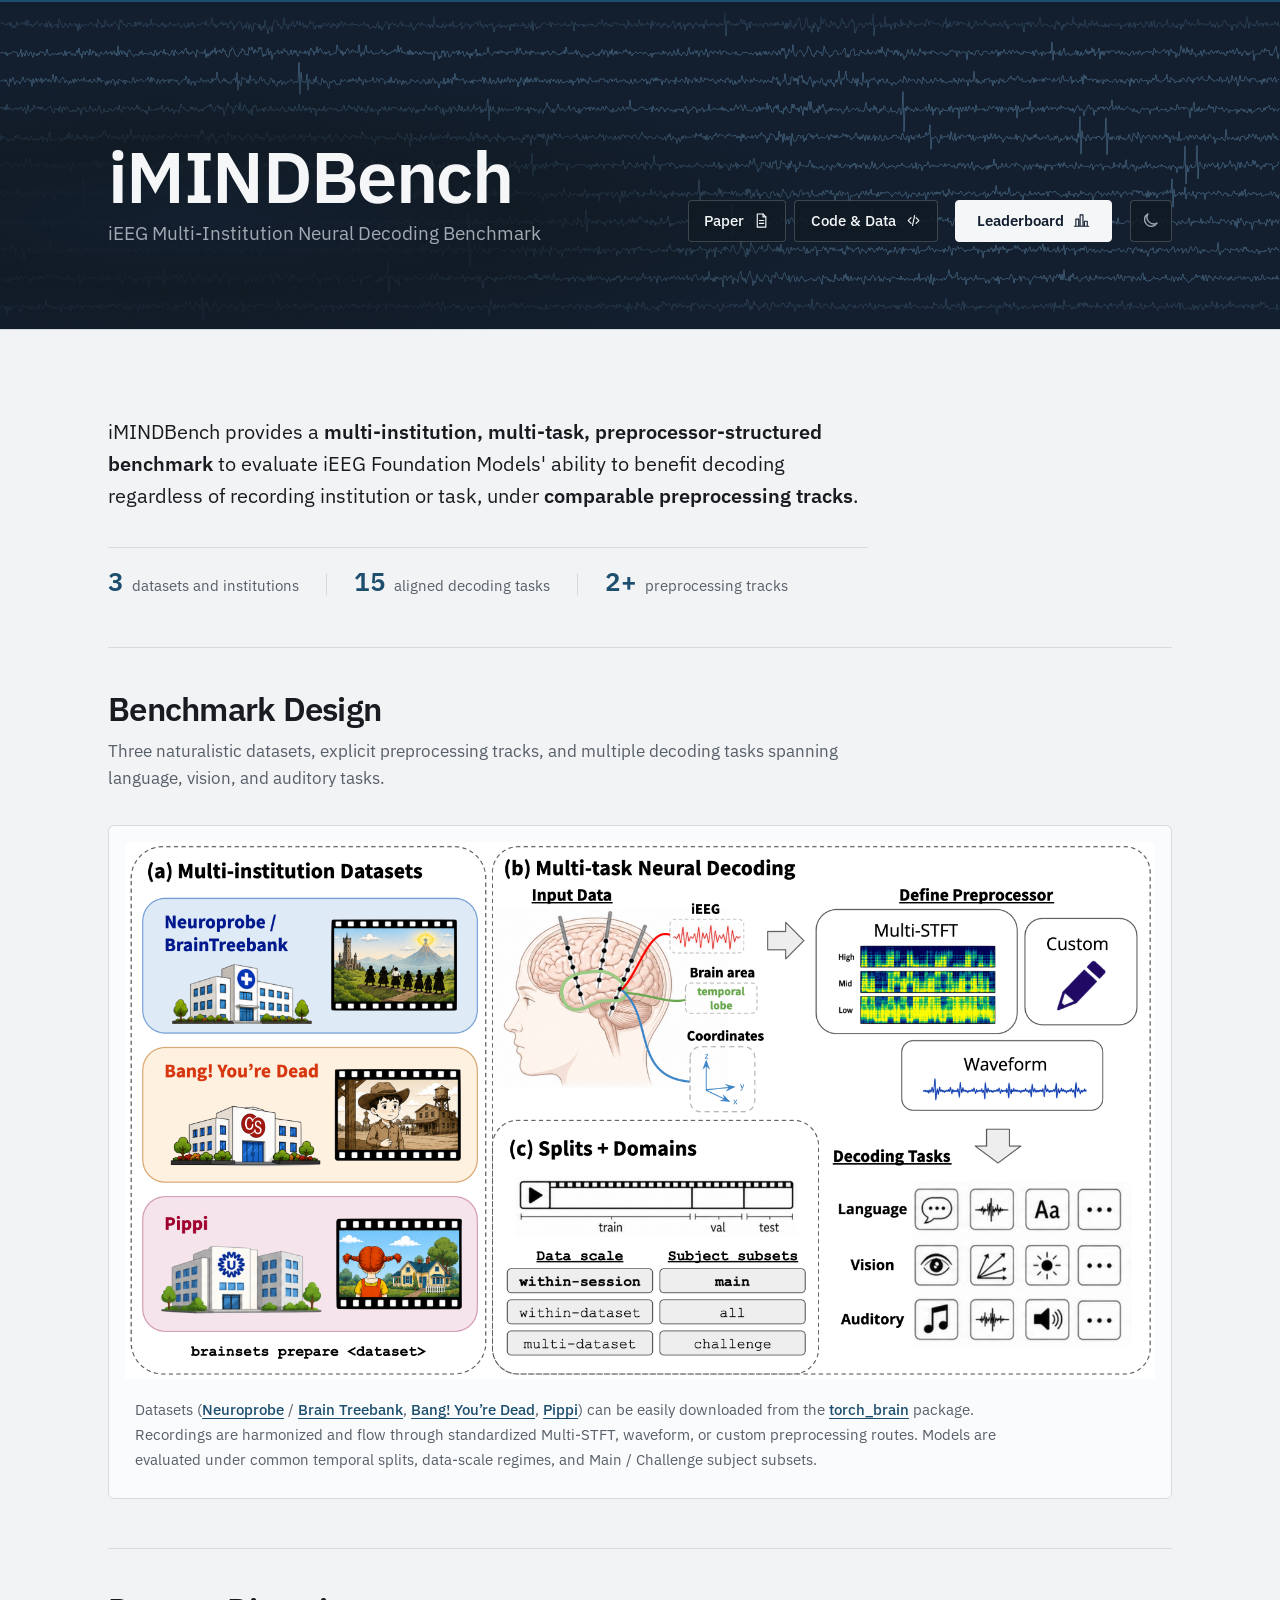
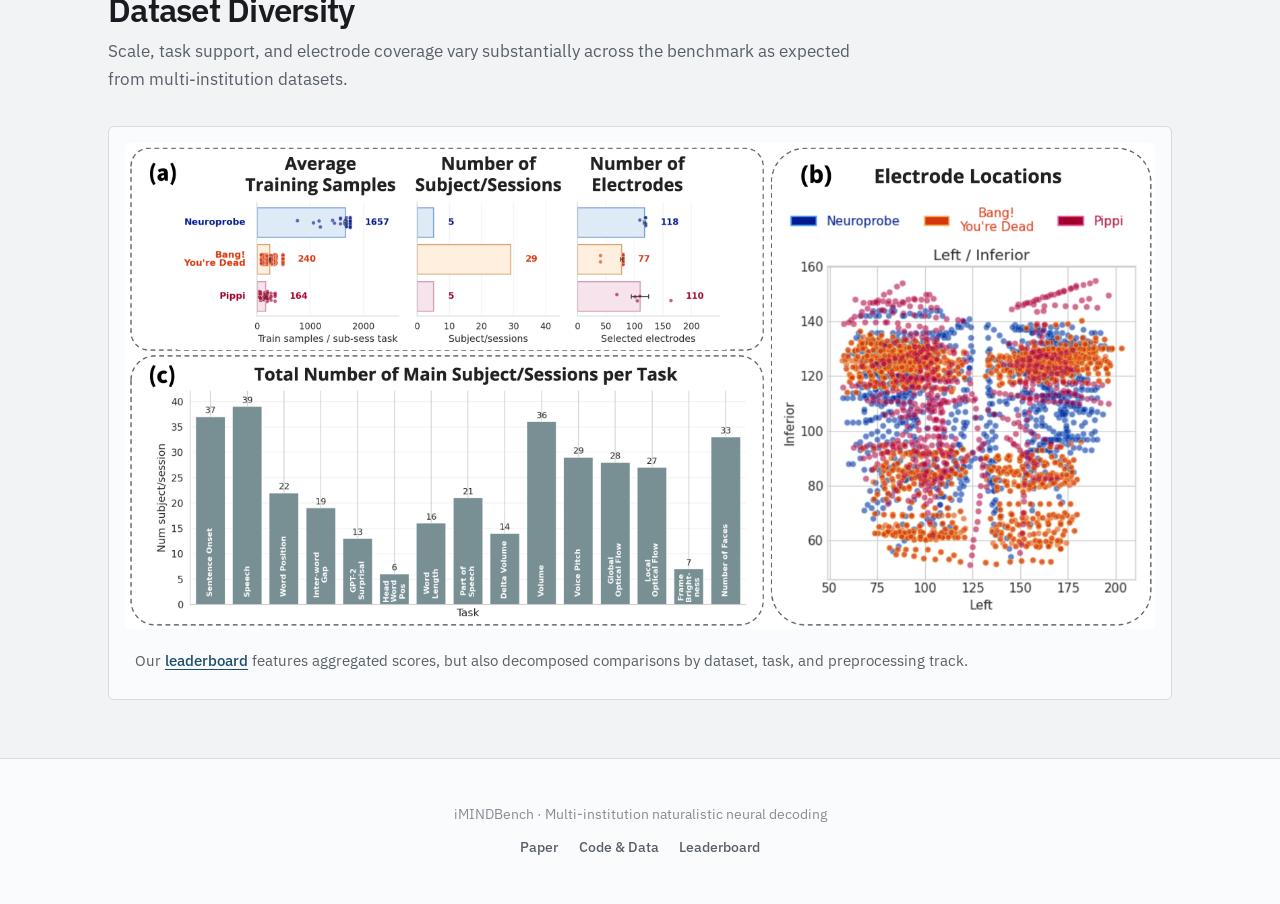
==== commit 2d96f95d: "Make static website click through work" ====
--- a/index.html
+++ b/index.html
@@ -56,7 +56,7 @@
           </a>
           <a
             class="resource-link resource-link--primary"
-            href="leaderboard/"
+            href="leaderboard/index.html"
             aria-label="Open the iMINDBench leaderboard"
           >Leaderboard
             <svg aria-hidden="true" viewBox="0 0 24 24">
@@ -140,7 +140,7 @@
           loading="lazy"
         />
         <figcaption>
-          Our <a href="leaderboard/">leaderboard</a> features aggregated scores, but also decomposed comparisons by dataset, task, and
+          Our <a href="leaderboard/index.html">leaderboard</a> features aggregated scores, but also decomposed comparisons by dataset, task, and
           preprocessing track.
         </figcaption>
       </figure>
@@ -152,7 +152,7 @@
     <nav class="footer-links" aria-label="Footer">
       <a href="https://arxiv.org/" target="_blank" rel="noopener noreferrer">Paper</a>
       <a href="https://github.com/imindbench/iMINDBench" target="_blank" rel="noopener noreferrer">Code &amp; Data</a>
-      <a href="leaderboard/">Leaderboard</a>
+      <a href="leaderboard/index.html">Leaderboard</a>
     </nav>
   </footer>
   <script src="assets/hero-activity.js" defer></script>
--- a/assets/home.css
+++ b/assets/home.css
@@ -257,8 +257,8 @@
 }
 
 .figure-section {
-  margin-top: 5rem;
-  padding-top: 2.5rem;
+  margin-top: 2.75rem;
+  padding-top: 2.25rem;
   border-top: 1px solid var(--border);
 }
 
--- a/assets/theme.css
+++ b/assets/theme.css
@@ -28,13 +28,14 @@
   --border-light: #e5e9ee;
 
   /* Masthead band: an ink field in both themes, so its foreground colors are
-     fixed here rather than following --text / --surface. */
-  --masthead: #14171c;
+     fixed here rather than following --text / --surface. Held on the accent's
+     hue so the band reads as navy rather than as a neutral black. */
+  --masthead: #131f2f;
   --masthead-text: #f5f6f8;
-  --masthead-muted: #a4a9b1;
+  --masthead-muted: #a1a9b3;
   --masthead-border: rgba(245, 246, 248, 0.2);
   --masthead-hover: rgba(245, 246, 248, 0.09);
-  --masthead-scrim: rgba(20, 23, 28, 0.86);
+  --masthead-scrim: rgba(16, 26, 35, 0.86);
   --hero-signal-rgb: 124, 176, 214;
 
   /* Always-light surface for artwork with a baked-in white background
@@ -114,8 +115,8 @@
   --border-light: #272c33;
 
   /* Sunk below the page so the band still separates from a dark body. */
-  --masthead: #0d1014;
-  --masthead-scrim: rgba(13, 16, 20, 0.86);
+  --masthead: #131f2f;
+  --masthead-scrim: rgba(10, 18, 26, 0.86);
 
   --plate: #e8eaee;
 
@@ -294,7 +295,7 @@
 /* Shared by both pages, so it lives here rather than being duplicated in
    assets/home.css and leaderboard/style.css, which are loaded one per page. */
 .site-footer {
-  margin-top: 5.5rem;
+  margin-top: 3.25rem;
   padding: 2.5rem 1.5rem;
   border-top: 1px solid var(--border);
   color: var(--text-faint);
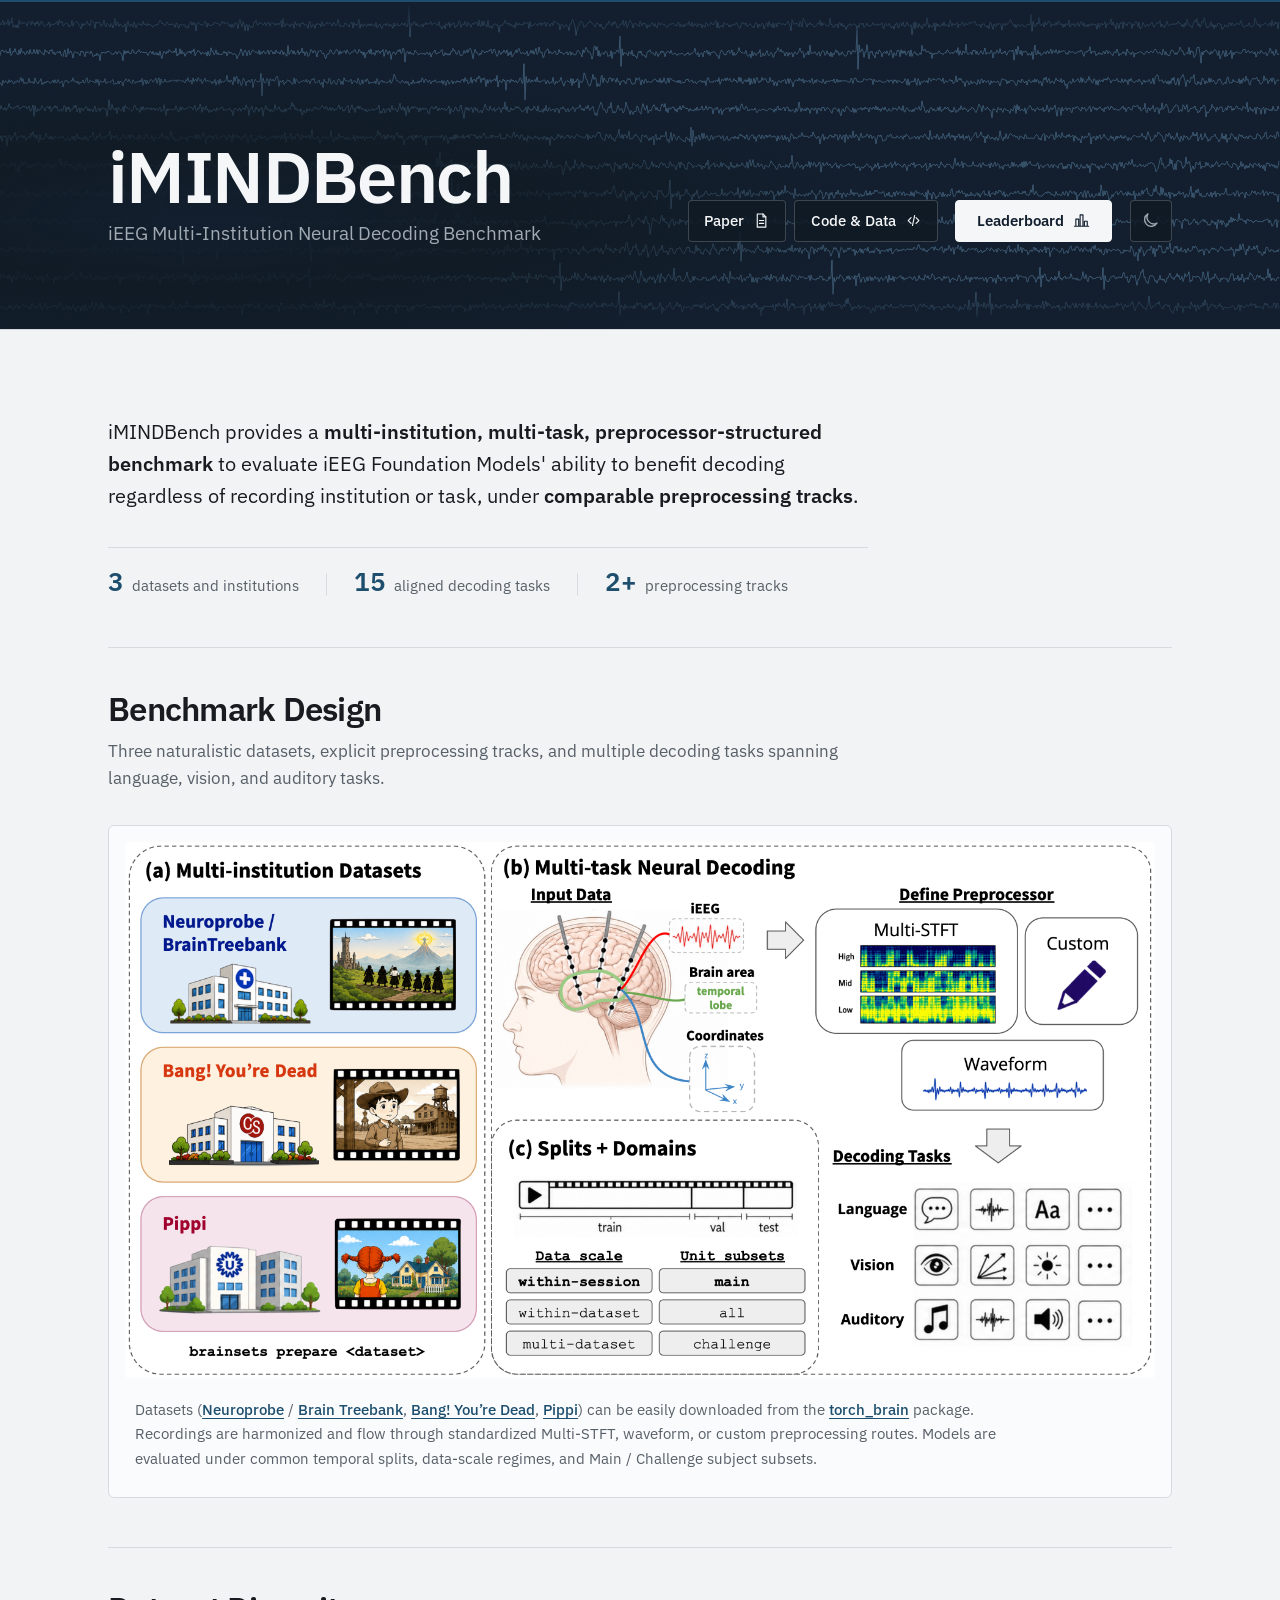
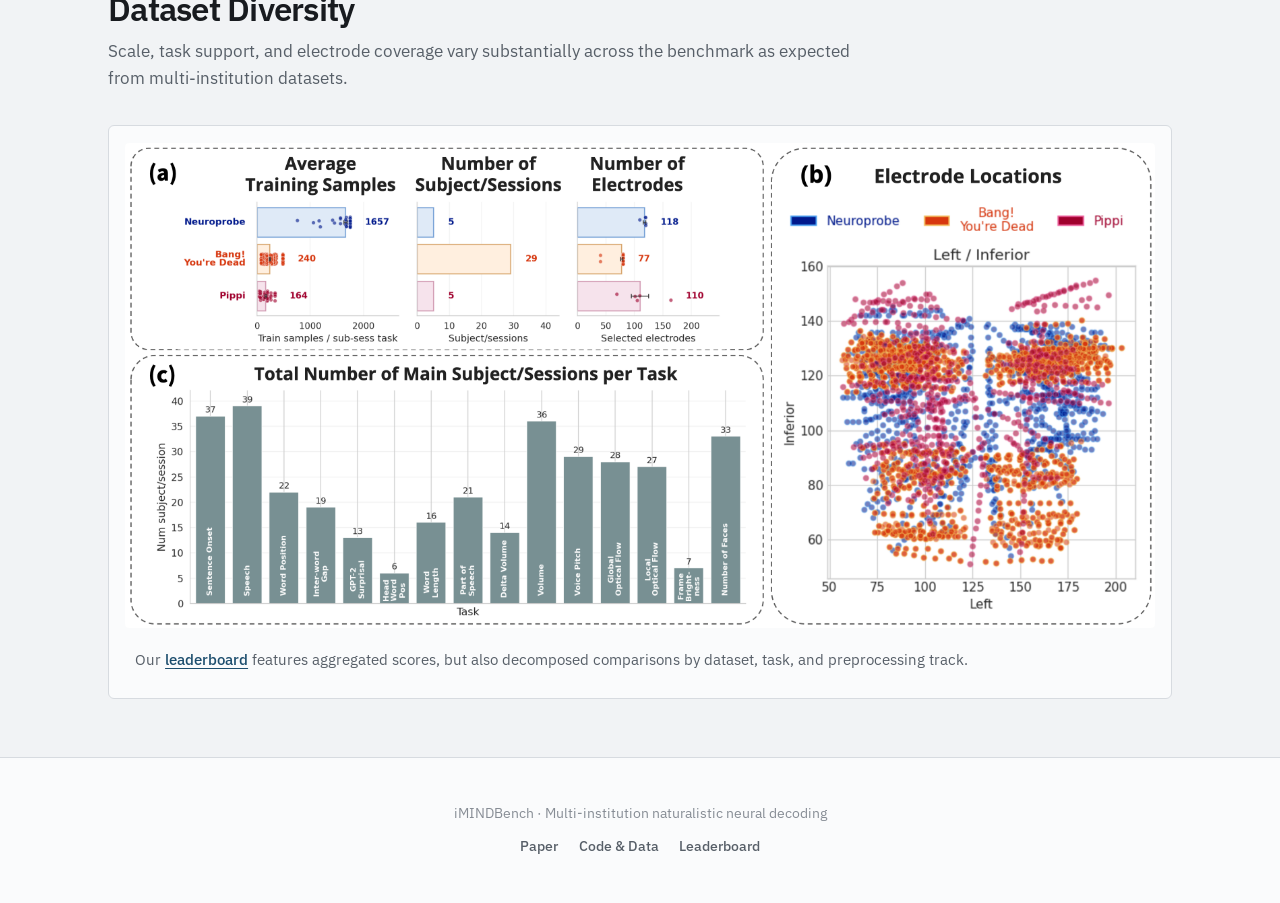
==== commit df86d39c: "Update dataset link to working branch" ====
--- a/index.html
+++ b/index.html
@@ -115,7 +115,7 @@
         />
         <figcaption>
           Datasets (<a href="https://arxiv.org/abs/2509.21671" target="_blank" rel="noopener noreferrer">Neuroprobe</a> / <a href="https://proceedings.neurips.cc/paper_files/paper/2024/hash/aefa2385b3f33abf1526ae4e2c208cd9-Abstract-Datasets_and_Benchmarks_Track.html" target="_blank" rel="noopener noreferrer">Brain Treebank</a>, <a href="https://doi.org/10.1038/s41597-024-03029-1" target="_blank" rel="noopener noreferrer">Bang! You&rsquo;re Dead</a>, <a href="https://doi.org/10.1038/s41597-022-01173-0" target="_blank" rel="noopener noreferrer">Pippi</a>) can be easily downloaded from the
-          <a href="https://github.com/neuro-galaxy/torch_brain/" target="_blank" rel="noopener noreferrer">torch_brain</a>
+          <a href="https://github.com/neuro-galaxy/torch_brain/tree/gc/add-seeg-movie-watching-datasets" target="_blank" rel="noopener noreferrer">torch_brain</a>
           package. Recordings are harmonized and flow through standardized Multi-STFT, waveform, or custom preprocessing
           routes. Models are evaluated under common temporal splits, data-scale
           regimes, and Main / Challenge subject subsets.
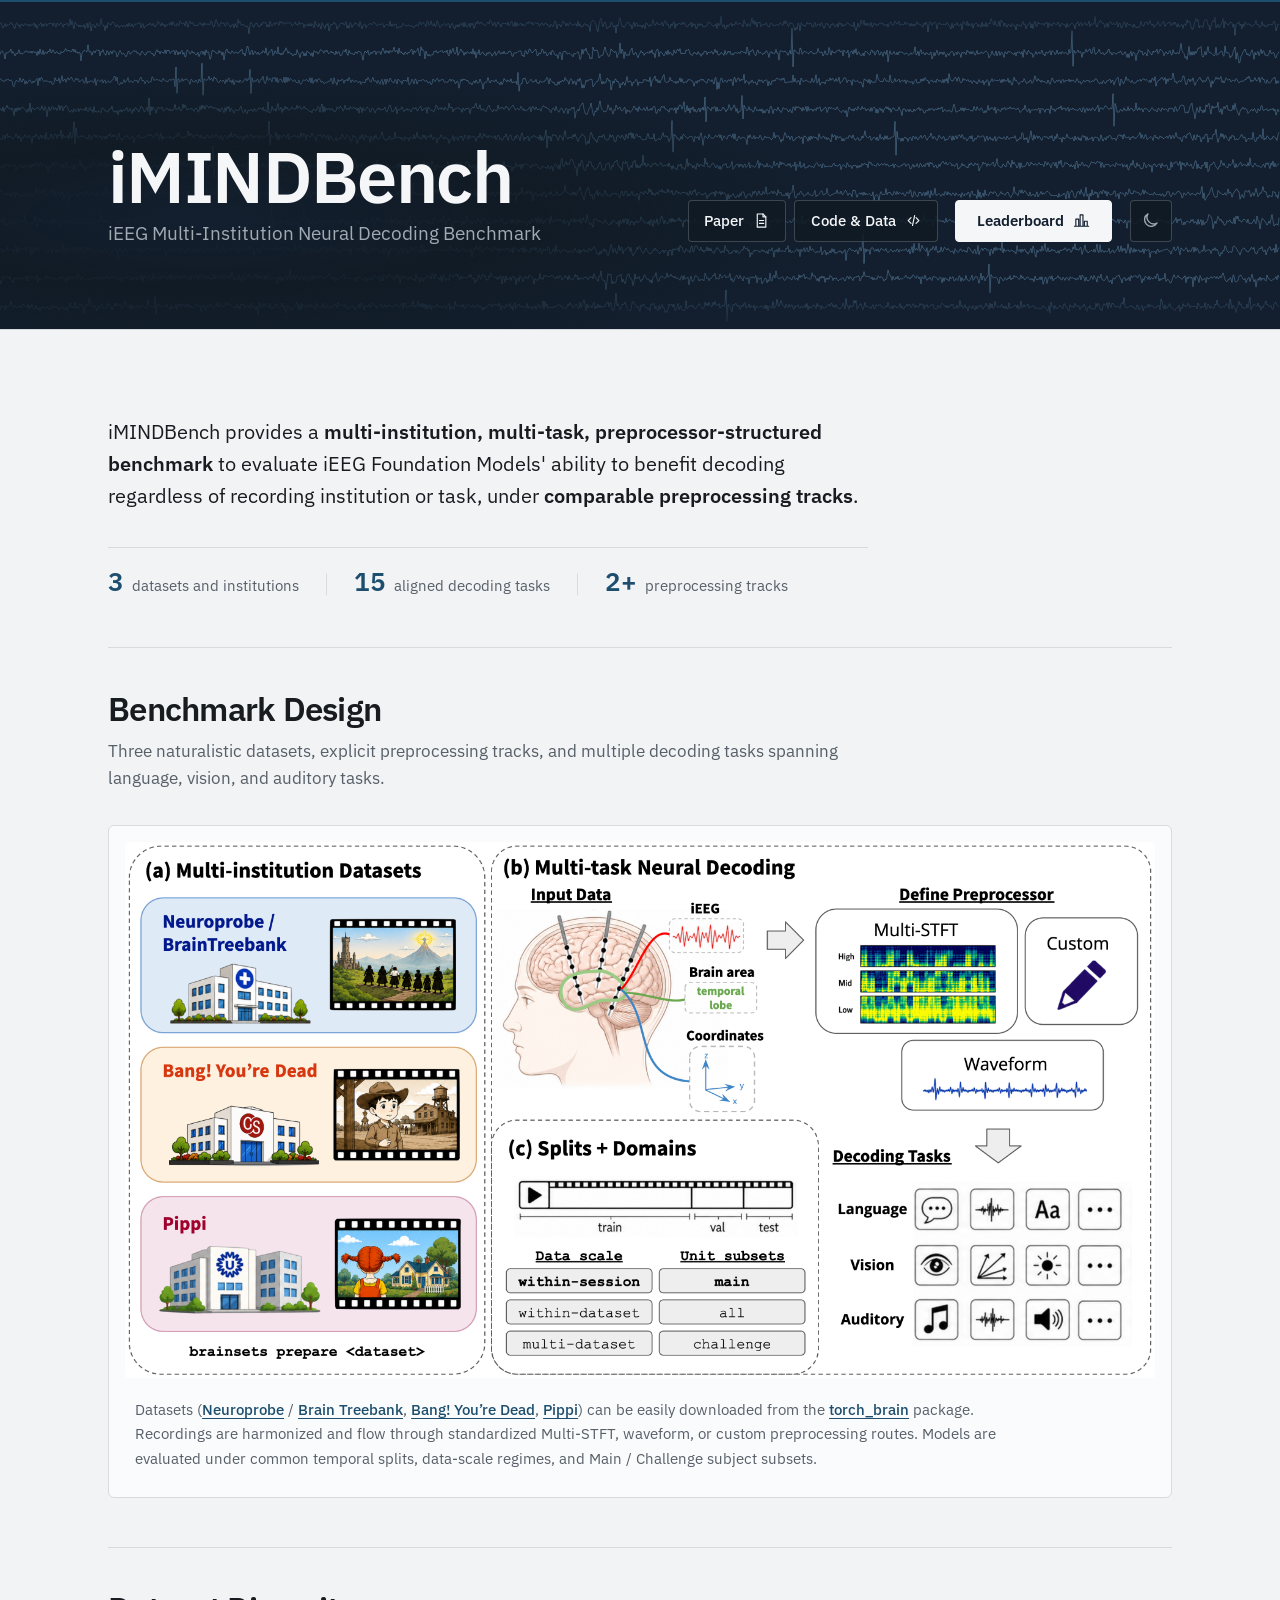
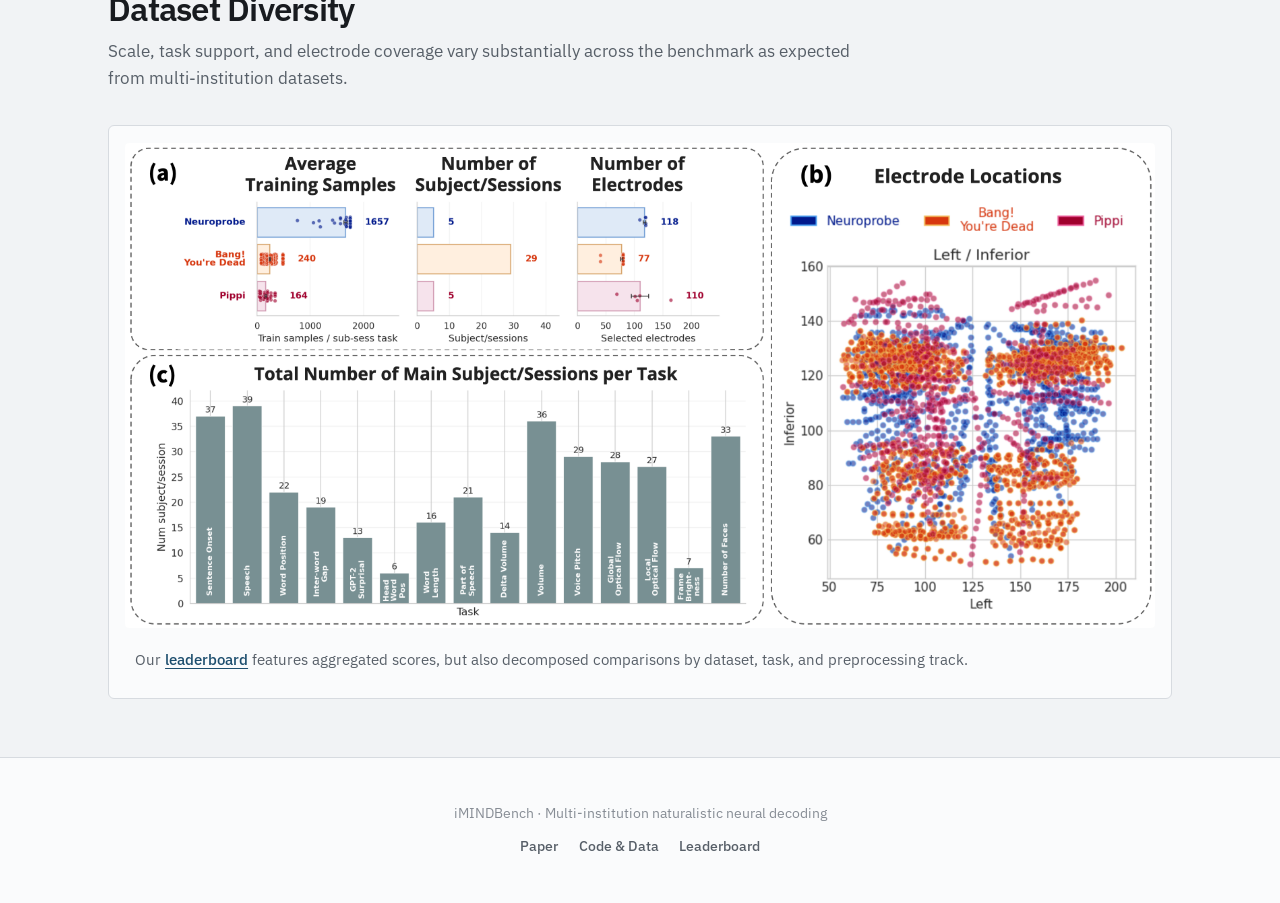
==== commit 326a5015: "Update paper link" ====
--- a/index.html
+++ b/index.html
@@ -33,7 +33,7 @@
         <nav class="resource-links" aria-label="Benchmark resources">
           <a
             class="resource-link"
-            href="https://arxiv.org/"
+            href="http://arxiv.org/abs/2609.18104"
             target="_blank"
             rel="noopener noreferrer"
             aria-label="Read the iMINDBench paper on arXiv"
@@ -150,7 +150,7 @@
   <footer class="site-footer">
     <p>iMINDBench &middot; Multi-institution naturalistic neural decoding</p>
     <nav class="footer-links" aria-label="Footer">
-      <a href="https://arxiv.org/" target="_blank" rel="noopener noreferrer">Paper</a>
+      <a href="http://arxiv.org/abs/2609.18104" target="_blank" rel="noopener noreferrer">Paper</a>
       <a href="https://github.com/imindbench/iMINDBench" target="_blank" rel="noopener noreferrer">Code &amp; Data</a>
       <a href="leaderboard/index.html">Leaderboard</a>
     </nav>
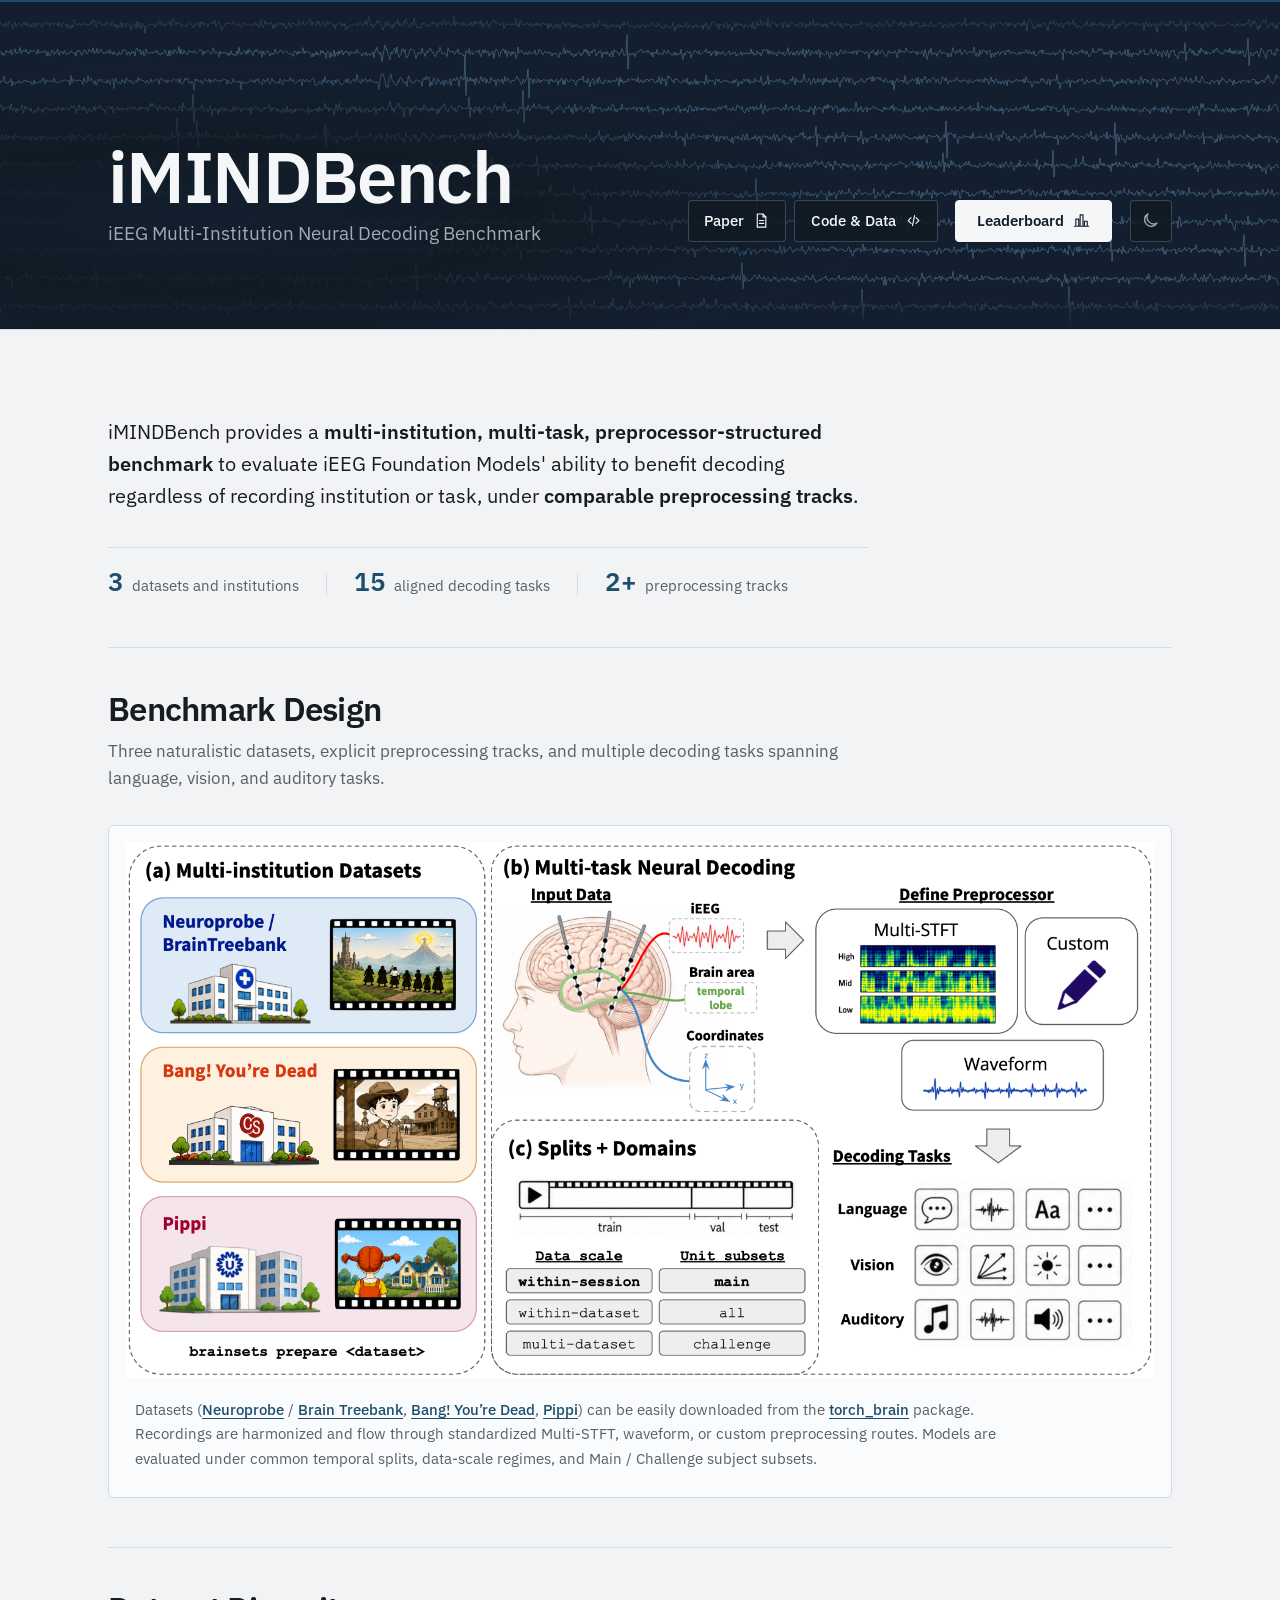
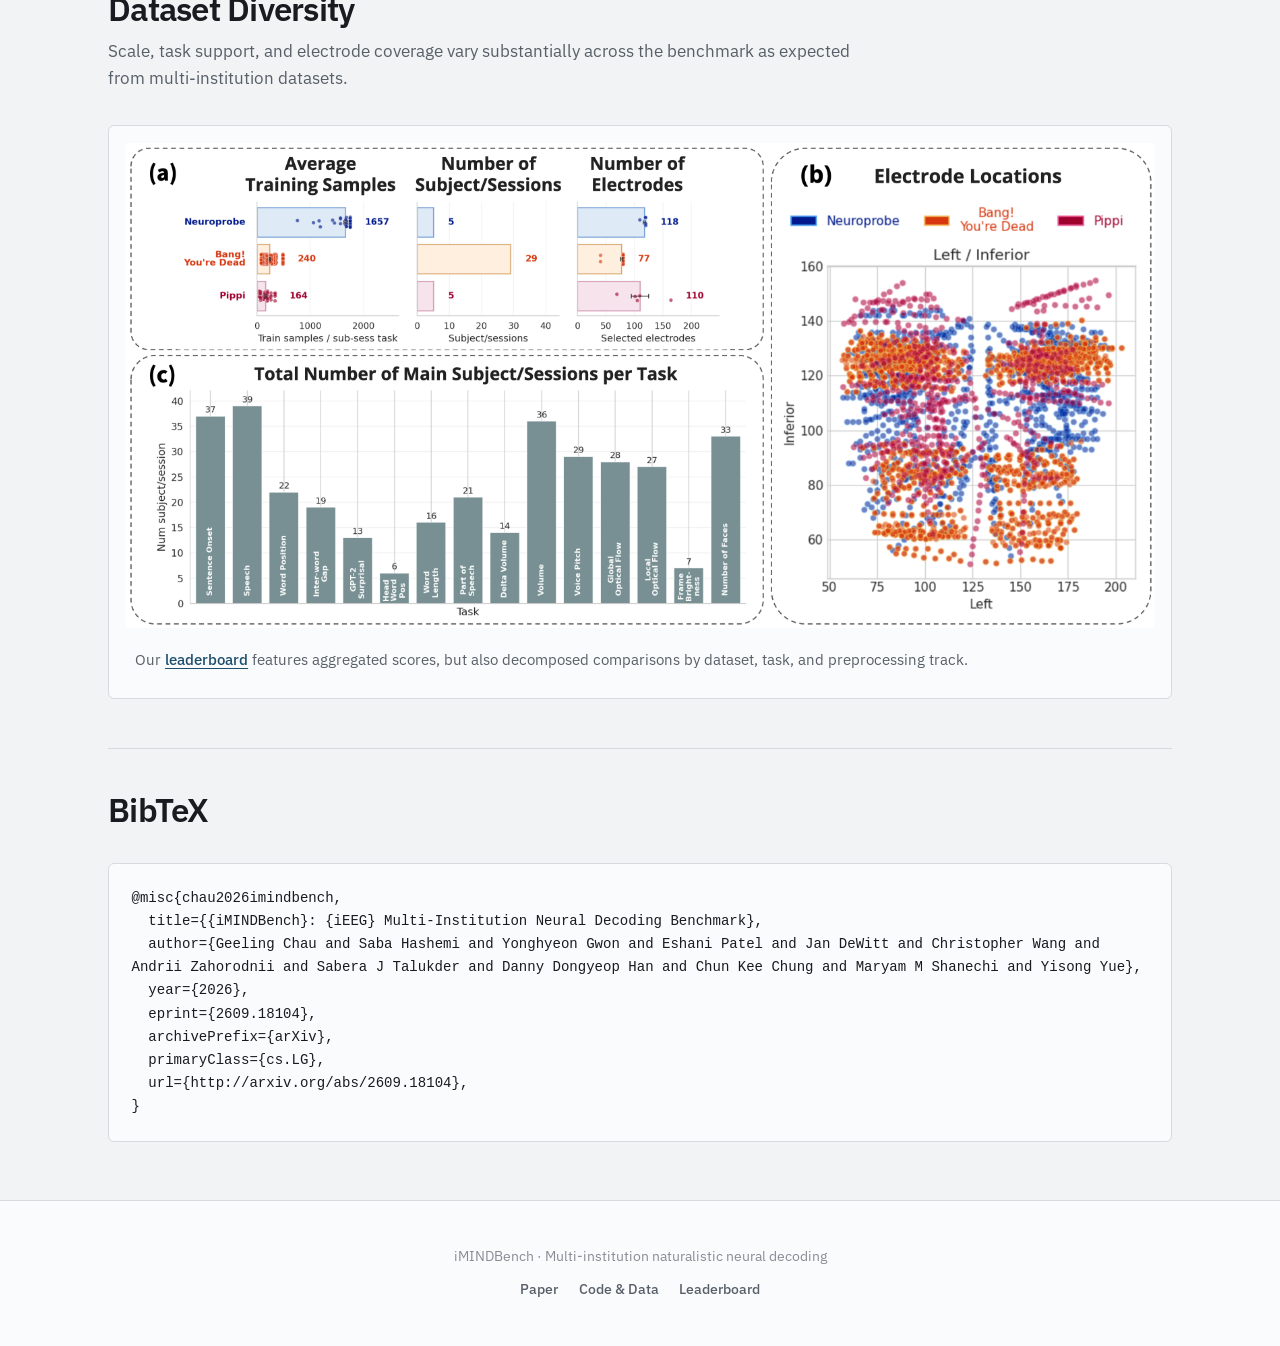
==== commit 543e96b3: "Add BibTeX citation to homepage" ====
--- a/index.html
+++ b/index.html
@@ -145,6 +145,21 @@
         </figcaption>
       </figure>
     </section>
+
+    <section id="citation" class="content-section citation-section" aria-labelledby="citation-title">
+      <div class="section-heading">
+        <h2 id="citation-title">BibTeX</h2>
+      </div>
+      <pre class="citation-code"><code>@misc{chau2026imindbench,
+  title={{iMINDBench}: {iEEG} Multi-Institution Neural Decoding Benchmark},
+  author={Geeling Chau and Saba Hashemi and Yonghyeon Gwon and Eshani Patel and Jan DeWitt and Christopher Wang and Andrii Zahorodnii and Sabera J Talukder and Danny Dongyeop Han and Chun Kee Chung and Maryam M Shanechi and Yisong Yue},
+  year={2026},
+  eprint={2609.18104},
+  archivePrefix={arXiv},
+  primaryClass={cs.LG},
+  url={http://arxiv.org/abs/2609.18104},
+}</code></pre>
+    </section>
   </main>
 
   <footer class="site-footer">
--- a/assets/home.css
+++ b/assets/home.css
@@ -256,7 +256,8 @@
   line-height: 1;
 }
 
-.figure-section {
+.figure-section,
+.citation-section {
   margin-top: 2.75rem;
   padding-top: 2.25rem;
   border-top: 1px solid var(--border);
@@ -311,6 +312,28 @@
 
 .figure-card figcaption a:hover {
   color: var(--accent-dark);
+}
+
+/* ============================================================
+   CITATION
+   ============================================================ */
+
+.citation-code {
+  margin: 0;
+  padding: 1.25rem;
+  border: 1px solid var(--border);
+  border-radius: var(--radius-lg);
+  background: var(--surface);
+  color: var(--text);
+  font-family: var(--font-mono);
+  font-size: 0.78rem;
+  line-height: 1.65;
+  white-space: pre-wrap;
+  overflow-wrap: anywhere;
+}
+
+.citation-code code {
+  font: inherit;
 }
 
 /* ============================================================
